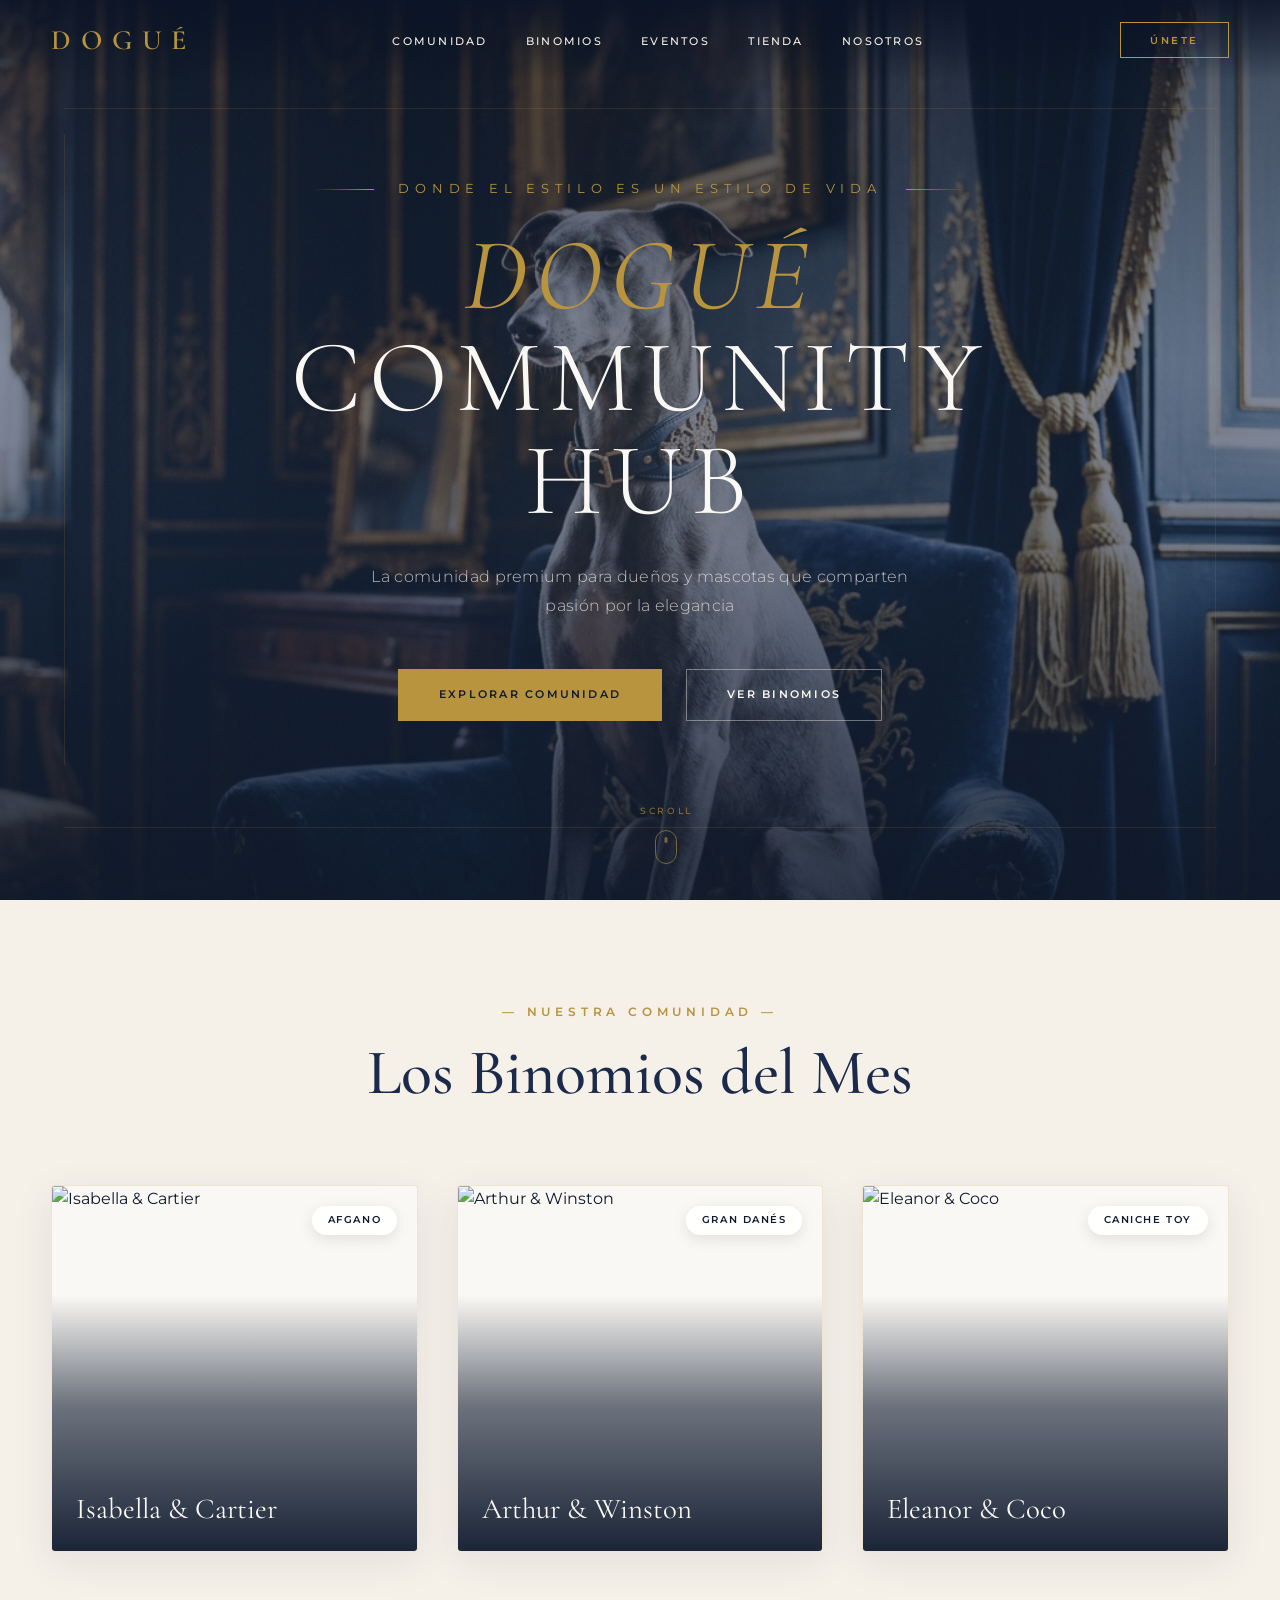
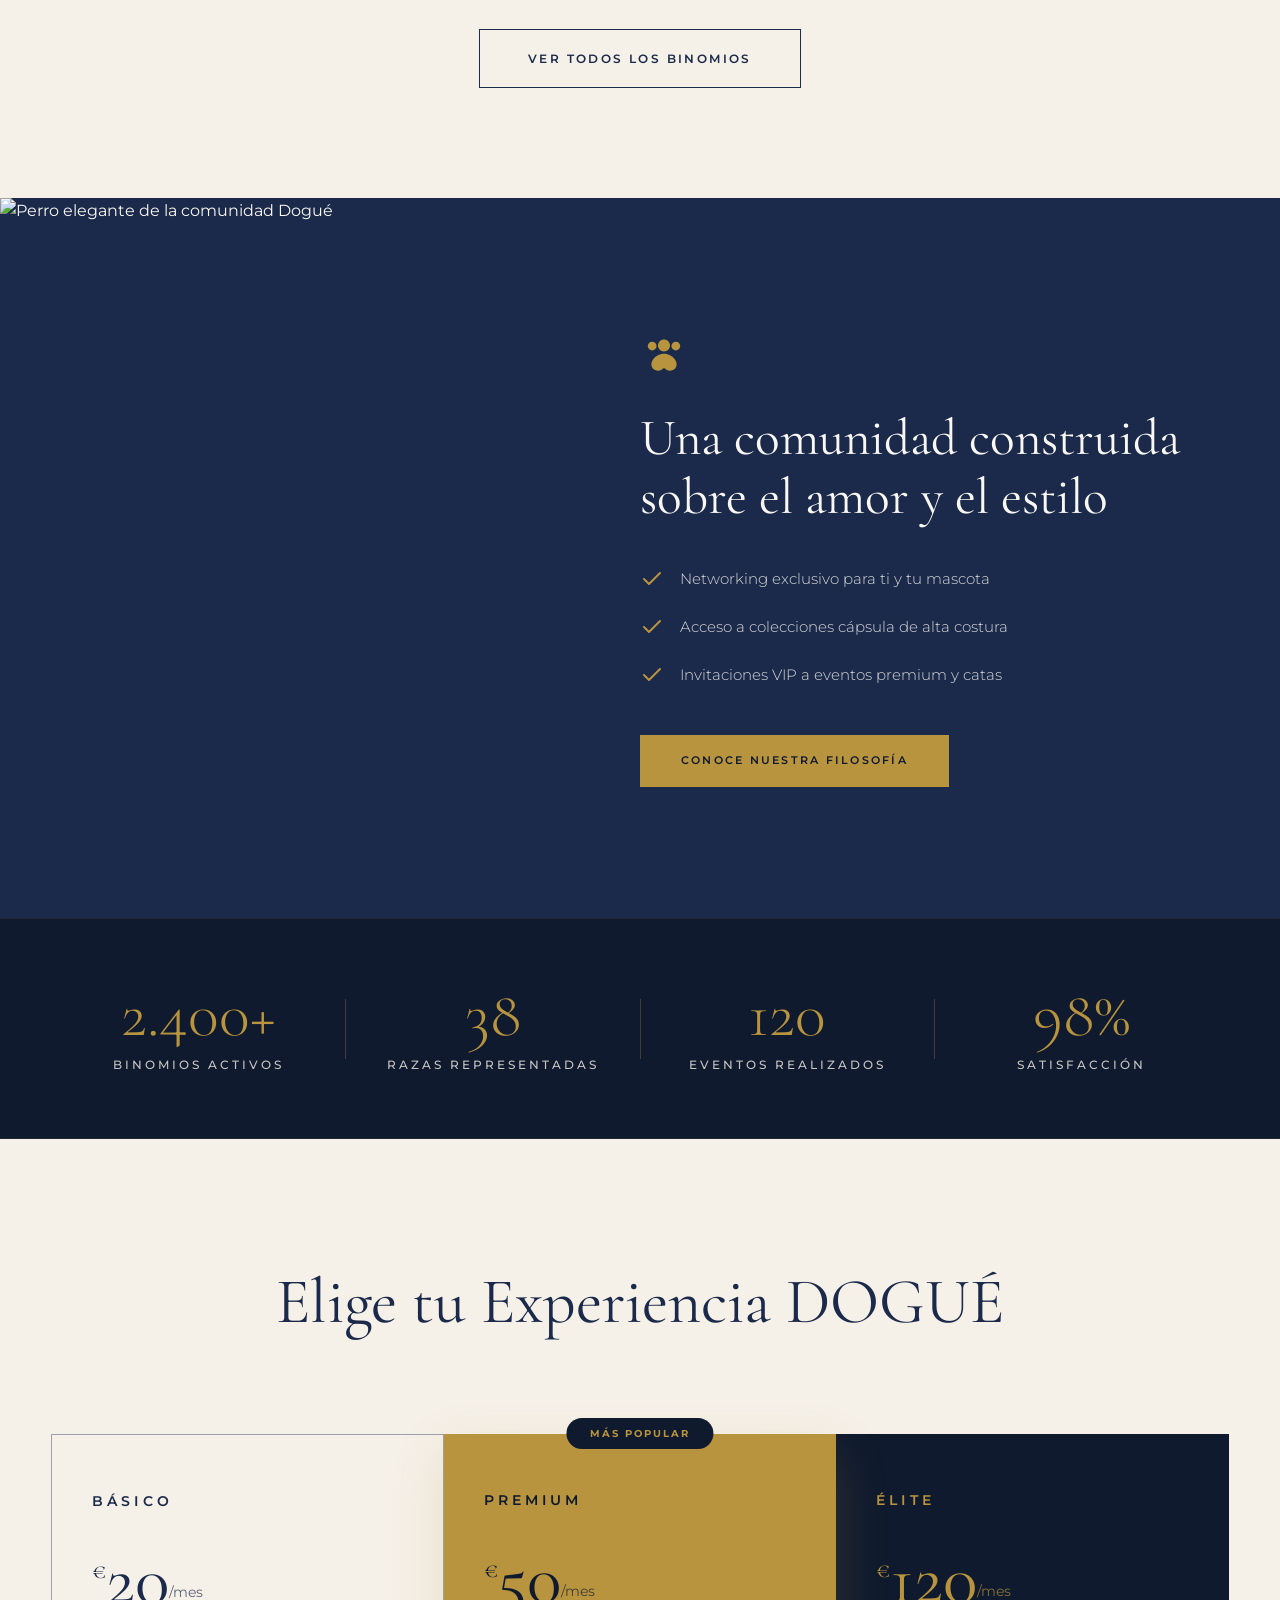
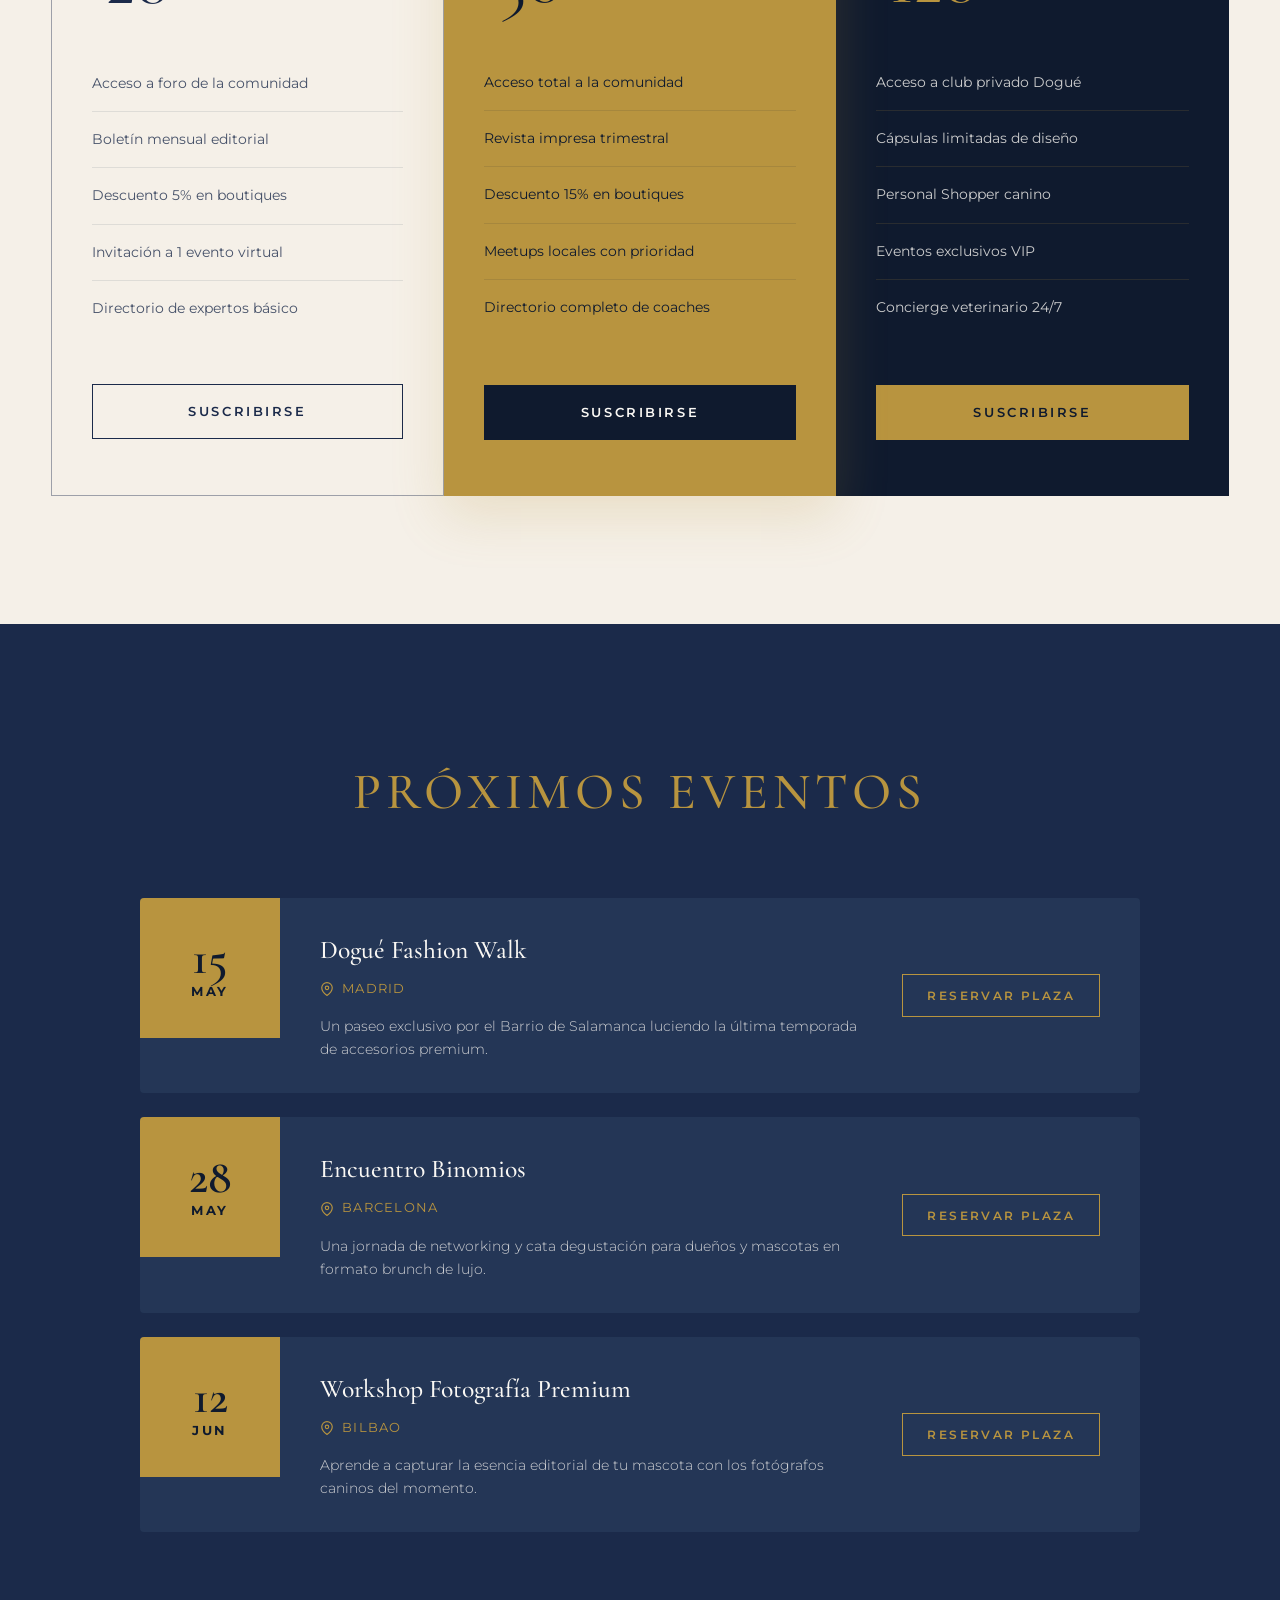
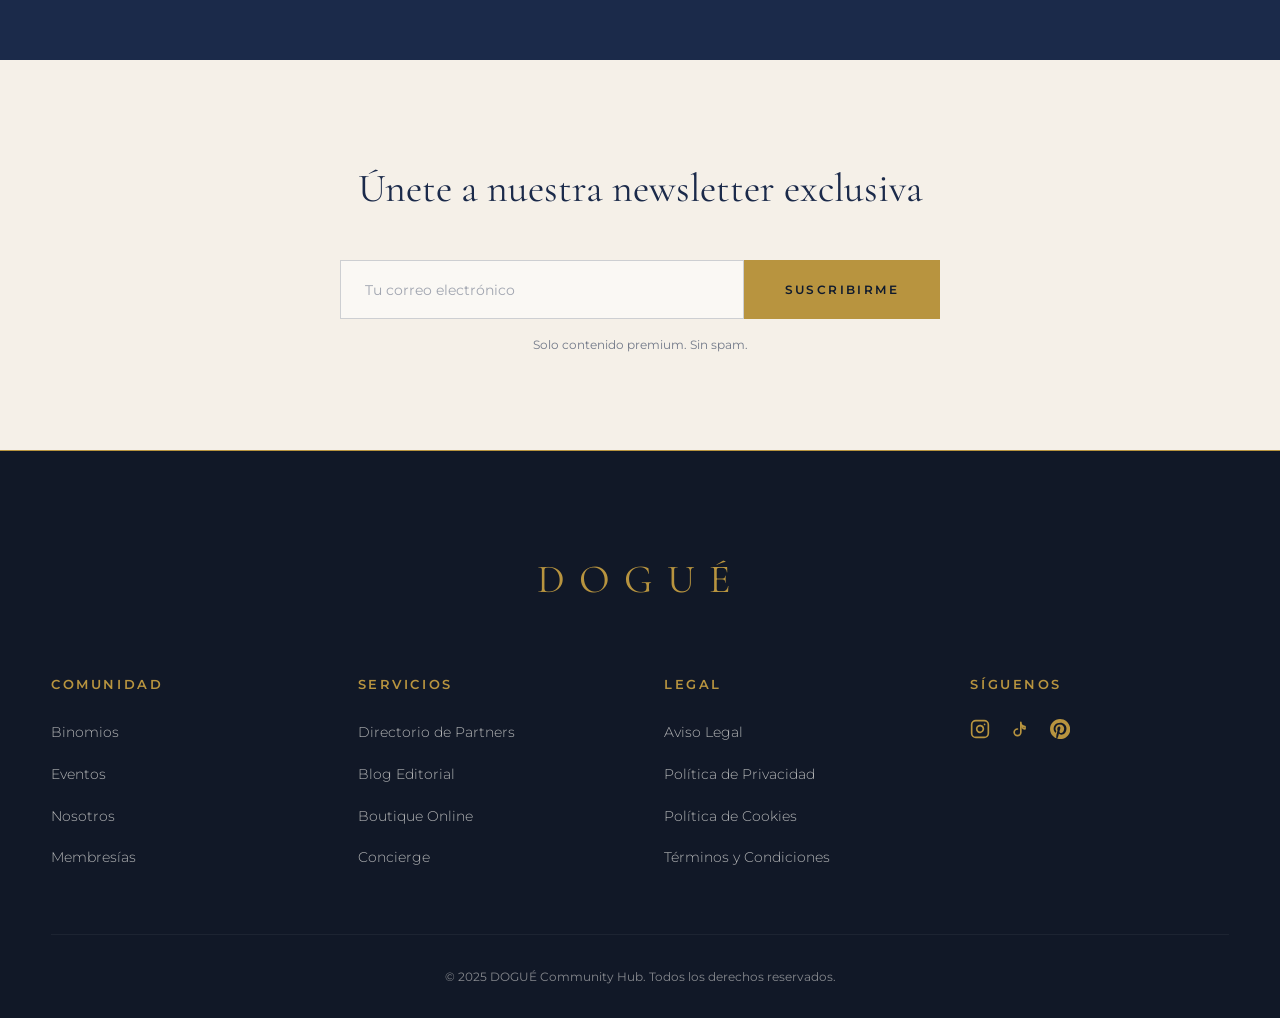
==== index.html @ 7b64ab2a "Implementación páginas y tienda del Hub Dogué" ====
<!DOCTYPE html>
<html lang="es">
<head>
  <meta charset="UTF-8">
  <meta name="viewport" content="width=device-width, initial-scale=1.0">
  <meta name="description" content="DOGUÉ Community Hub — La comunidad premium para dueños y mascotas que comparten pasión por la elegancia. Únete al movimiento luxury pet lifestyle.">
  <meta name="keywords" content="comunidad perros, mascotas premium, lifestyle canino, dog couture, elegancia canina">
  <meta name="author" content="DOGUÉ Community Hub">
  <meta property="og:title" content="DOGUÉ Community Hub — Donde el Estilo es un Estilo de Vida">
  <meta property="og:description" content="La comunidad premium para dueños y mascotas que comparten pasión por la elegancia.">
  <meta property="og:type" content="website">
  <meta name="theme-color" content="#1B2A4A">
  <title>DOGUÉ Community Hub — Donde el Estilo es un Estilo de Vida</title>
  <link rel="stylesheet" href="styles.css">
  <link rel="preconnect" href="https://fonts.googleapis.com">
  <link rel="preconnect" href="https://fonts.gstatic.com" crossorigin>
</head>
<body>

  <!-- ============================================================
       NAVBAR
       ============================================================ -->
  <nav class="navbar" id="navbar" role="navigation" aria-label="Navegación principal">
    <!-- Logo -->
    <a href="/" class="navbar__logo" id="logo" aria-label="DOGUÉ — Ir al inicio">
      <span class="navbar__logo-text">DOGUÉ</span>
    </a>

    <!-- Desktop Menu -->
    <ul class="navbar__menu" id="nav-menu">
      <li><a href="comunidad.html" class="navbar__menu-item" id="nav-comunidad">Comunidad</a></li>
      <li><a href="binomios.html" class="navbar__menu-item" id="nav-binomios">Binomios</a></li>
      <li><a href="eventos.html" class="navbar__menu-item" id="nav-eventos">Eventos</a></li>
      <li><a href="tienda.html" class="navbar__menu-item" id="nav-tienda">Tienda</a></li>
      <li><a href="nosotros.html" class="navbar__menu-item" id="nav-nosotros">Nosotros</a></li>
    </ul>

    <!-- CTA -->
    <div class="navbar__cta">
      <button class="btn-cta-nav" id="nav-cta-join">ÚNETE</button>
    </div>

    <!-- Hamburger (mobile) -->
    <button class="navbar__hamburger" id="hamburger" aria-label="Abrir menú" aria-expanded="false">
      <span></span>
      <span></span>
      <span></span>
    </button>
  </nav>

  <!-- Mobile Overlay -->
  <div class="navbar__mobile-overlay" id="mobile-nav" aria-hidden="true">
    <a href="comunidad.html" class="navbar__menu-item" data-mobile-link>Comunidad</a>
    <a href="binomios.html" class="navbar__menu-item" data-mobile-link>Binomios</a>
    <a href="eventos.html" class="navbar__menu-item" data-mobile-link>Eventos</a>
    <a href="tienda.html" class="navbar__menu-item" data-mobile-link>Tienda</a>
    <a href="nosotros.html" class="navbar__menu-item" data-mobile-link>Nosotros</a>
    <button class="btn-cta-nav" data-mobile-link>ÚNETE</button>
  </div>

  <!-- ============================================================
       HERO SECTION
       ============================================================ -->
  <section class="hero" id="hero" aria-label="Sección principal">
    <!-- Video / Poster Background -->
    <div class="hero__video-wrapper">
      <video
        class="hero__video"
        id="hero-video"
        autoplay
        muted
        loop
        playsinline
        preload="auto"
        poster="assets/hero-poster.png"
      >
        <!-- Replace with actual video file -->
        <!-- <source src="assets/hero-video.mp4" type="video/mp4"> -->
      </video>
    </div>

    <!-- Overlay Gradient -->
    <div class="hero__overlay"></div>

    <!-- Decorative Lines -->
    <div class="hero__deco-line hero__deco-line--left" aria-hidden="true"></div>
    <div class="hero__deco-line hero__deco-line--right" aria-hidden="true"></div>
    <div class="hero__deco-line hero__deco-line--top" aria-hidden="true"></div>
    <div class="hero__deco-line hero__deco-line--bottom" aria-hidden="true"></div>

    <!-- Hero Content -->
    <div class="hero__content">
      <p class="hero__subtitle">Donde el estilo es un estilo de vida</p>

      <h1 class="hero__headline">
        <span class="hero__headline-word--accent">Dogué</span>
        <span>Community Hub</span>
      </h1>

      <p class="hero__description">
        La comunidad premium para dueños y mascotas que comparten 
        pasión por la elegancia
      </p>

      <div class="hero__buttons">
        <a href="#comunidad" class="btn-hero btn-hero--primary" id="hero-cta-explore">
          Explorar Comunidad
        </a>
        <a href="#binomios" class="btn-hero btn-hero--secondary" id="hero-cta-binomios">
          Ver Binomios
        </a>
      </div>
    </div>

    <!-- Scroll Indicator -->
    <div class="hero__scroll-indicator" aria-hidden="true">
      <span>Scroll</span>
      <div class="hero__scroll-mouse">
        <div class="hero__scroll-dot"></div>
      </div>
    </div>
  </section>

  <!-- ============================================================
       BINOMIOS DESTACADOS
       ============================================================ -->
  <section class="binomios-destacados" id="binomios" aria-label="Binomios Destacados">
    <div class="binomios-destacados__container">
      <div class="binomios-destacados__header">
        <span class="binomios-destacados__subtitle fade-in-element">— NUESTRA COMUNIDAD —</span>
        <h2 class="binomios-destacados__title fade-in-element">Los Binomios del Mes</h2>
      </div>

      <div class="binomios-grid">
        <!-- Card 1 -->
        <div class="binomios-card fade-in-element" style="--anim-delay: 0.1s;">
          <div class="binomios-card__image-wrapper">
            <img src="https://images.unsplash.com/photo-1583337130417-3346a1be7dee?auto=format&fit=crop&q=80&w=600&h=600" alt="Isabella & Cartier" class="binomios-card__image" loading="lazy">
            <div class="binomios-card__breed-chip">Afgano</div>
          </div>
          <div class="binomios-card__content">
            <h3 class="binomios-card__name">Isabella & Cartier</h3>
            <div class="binomios-card__hover-content">
              <p class="binomios-card__description">Un vínculo forjado en la elegancia. Cartier y su dueña comparten su pasión por las pasarelas caninas de alta costura.</p>
              <button class="btn-ver-perfil">Ver Perfil</button>
            </div>
          </div>
        </div>

        <!-- Card 2 -->
        <div class="binomios-card fade-in-element" style="--anim-delay: 0.25s;">
          <div class="binomios-card__image-wrapper">
            <img src="https://images.unsplash.com/photo-1597595565147-160dd8690bba?auto=format&fit=crop&q=80&w=600&h=600" alt="Arthur & Winston" class="binomios-card__image" loading="lazy">
            <div class="binomios-card__breed-chip">Gran Danés</div>
          </div>
          <div class="binomios-card__content">
            <h3 class="binomios-card__name">Arthur & Winston</h3>
            <div class="binomios-card__hover-content">
              <p class="binomios-card__description">Tradición y porte distinguido. Winston es el compañero perfecto en cada viaje por la campiña inglesa.</p>
              <button class="btn-ver-perfil">Ver Perfil</button>
            </div>
          </div>
        </div>

        <!-- Card 3 -->
        <div class="binomios-card fade-in-element" style="--anim-delay: 0.4s;">
          <div class="binomios-card__image-wrapper">
            <img src="https://images.unsplash.com/photo-1522276498395-f4f68f7f8454?auto=format&fit=crop&q=80&w=600&h=600" alt="Eleanor & Coco" class="binomios-card__image" loading="lazy">
            <div class="binomios-card__breed-chip">Caniche Toy</div>
          </div>
          <div class="binomios-card__content">
            <h3 class="binomios-card__name">Eleanor & Coco</h3>
            <div class="binomios-card__hover-content">
              <p class="binomios-card__description">La viva imagen del chic parisino. Coco redefine el concepto de lifestyle de lujo en formato petite.</p>
              <button class="btn-ver-perfil">Ver Perfil</button>
            </div>
          </div>
        </div>
      </div>

      <div class="binomios-destacados__footer fade-in-element" style="--anim-delay: 0.6s;">
        <a href="#binomios-all" class="btn-outline-navy">VER TODOS LOS BINOMIOS</a>
      </div>
    </div>
  </section>

  <!-- ============================================================
       LIFESTYLE SPLIT (SECCIÓN A)
       ============================================================ -->
  <section class="lifestyle-split" id="nosotros" aria-label="Nuestra Filosofía">
    <div class="lifestyle-split__image-wrapper fade-in-element" style="--anim-delay: 0s;">
      <img src="https://images.unsplash.com/photo-1544568100-847a948585b9?auto=format&fit=crop&q=80&w=1000&h=1200" alt="Perro elegante de la comunidad Dogué" class="lifestyle-split__image" loading="lazy">
    </div>
    <div class="lifestyle-split__content fade-in-element" style="--anim-delay: 0.2s;">
      <div class="lifestyle-split__icon-paw" aria-hidden="true">
        <svg viewBox="0 0 24 24" fill="none" xmlns="http://www.w3.org/2000/svg">
          <path d="M11.9961 11.2338C13.6558 11.2338 15.0061 9.88874 15.0061 8.23565C15.0061 6.58257 13.6558 5.23755 11.9961 5.23755C10.3364 5.23755 8.98608 6.58257 8.98608 8.23565C8.98608 9.88874 10.3364 11.2338 11.9961 11.2338Z" fill="var(--gold)"/>
          <path d="M6.08272 10.7424C7.30064 10.7424 8.28827 9.75825 8.28827 8.54471C8.28827 7.33116 7.30064 6.34705 6.08272 6.34705C4.86479 6.34705 3.87717 7.33116 3.87717 8.54471C3.87717 9.75825 4.86479 10.7424 6.08272 10.7424Z" fill="var(--gold)"/>
          <path d="M17.913 10.7424C19.1309 10.7424 20.1185 9.75825 20.1185 8.54471C20.1185 7.33116 19.1309 6.34705 17.913 6.34705C16.695 6.34705 15.7074 7.33116 15.7074 8.54471C15.7074 9.75825 16.695 10.7424 17.913 10.7424Z" fill="var(--gold)"/>
          <path d="M12.0022 12.3995C9.72144 12.3995 7.64998 13.5658 6.44474 15.4243C5.708 16.5593 5.48529 17.8284 5.92211 18.9139C6.4172 20.1479 7.74903 20.8931 9.17173 20.8931C9.69762 20.8931 10.228 20.7303 10.7136 20.3547L11.5369 19.7267C11.808 19.5199 12.1963 19.5199 12.4674 19.7267L13.2907 20.3547C13.7763 20.7303 14.3067 20.8931 14.8326 20.8931C16.2553 20.8931 17.5872 20.1479 18.0822 18.9139C18.5191 17.8284 18.2963 16.5593 17.5596 15.4243C16.3544 13.5658 14.2829 12.3995 12.0022 12.3995Z" fill="var(--gold)"/>
        </svg>
      </div>
      <h2 class="lifestyle-split__title">Una comunidad construida sobre el amor y el estilo</h2>
      
      <ul class="lifestyle-split__benefits">
        <li>
          <span class="lifestyle-split__check">
            <svg viewBox="0 0 24 24" fill="none" stroke="var(--gold)" stroke-width="2" stroke-linecap="round" stroke-linejoin="round"><polyline points="20 6 9 17 4 12"></polyline></svg>
          </span>
          <p>Networking exclusivo para ti y tu mascota</p>
        </li>
        <li>
          <span class="lifestyle-split__check">
            <svg viewBox="0 0 24 24" fill="none" stroke="var(--gold)" stroke-width="2" stroke-linecap="round" stroke-linejoin="round"><polyline points="20 6 9 17 4 12"></polyline></svg>
          </span>
          <p>Acceso a colecciones cápsula de alta costura</p>
        </li>
        <li>
          <span class="lifestyle-split__check">
            <svg viewBox="0 0 24 24" fill="none" stroke="var(--gold)" stroke-width="2" stroke-linecap="round" stroke-linejoin="round"><polyline points="20 6 9 17 4 12"></polyline></svg>
          </span>
          <p>Invitaciones VIP a eventos premium y catas</p>
        </li>
      </ul>

      <a href="#filosofia" class="btn-hero btn-hero--primary lifestyle-split__btn">
        CONOCE NUESTRA FILOSOFÍA
      </a>
    </div>
  </section>

  <!-- ============================================================
       STATS BAR (SECCIÓN B)
       ============================================================ -->
  <section class="stats-bar" aria-label="Estadísticas de la Comunidad">
    <div class="stats-bar__container">
      <div class="stats-bar__item fade-in-element" style="--anim-delay: 0.1s;">
        <span class="stats-bar__number">2.400+</span>
        <span class="stats-bar__label">Binomios activos</span>
      </div>
      <div class="stats-bar__divider"></div>
      <div class="stats-bar__item fade-in-element" style="--anim-delay: 0.2s;">
        <span class="stats-bar__number">38</span>
        <span class="stats-bar__label">Razas representadas</span>
      </div>
      <div class="stats-bar__divider"></div>
      <div class="stats-bar__item fade-in-element" style="--anim-delay: 0.3s;">
        <span class="stats-bar__number">120</span>
        <span class="stats-bar__label">Eventos realizados</span>
      </div>
      <div class="stats-bar__divider"></div>
      <div class="stats-bar__item fade-in-element" style="--anim-delay: 0.4s;">
        <span class="stats-bar__number">98%</span>
        <span class="stats-bar__label">Satisfacción</span>
      </div>
    </div>
  </section>

  <!-- ============================================================
       MEMBRESÍAS (SECCIÓN C)
       ============================================================ -->
  <section class="membresias" id="tienda" aria-label="Planes de Membresía">
    <div class="membresias__container">
      <div class="membresias__header fade-in-element">
        <h2 class="membresias__title">Elige tu Experiencia DOGUÉ</h2>
      </div>

      <div class="membresias__grid">
        <!-- PLAN BÁSICO -->
        <div class="membresia-card membresia-card--basico fade-in-element" style="--anim-delay: 0.1s;">
          <h3 class="membresia-card__name">BÁSICO</h3>
          <div class="membresia-card__price">
            <span class="membresia-card__currency">€</span>
            <span class="membresia-card__amount">20</span>
            <span class="membresia-card__period">/mes</span>
          </div>
          <ul class="membresia-card__features">
            <li>Acceso a foro de la comunidad</li>
            <li>Boletín mensual editorial</li>
            <li>Descuento 5% en boutiques</li>
            <li>Invitación a 1 evento virtual</li>
            <li>Directorio de expertos básico</li>
          </ul>
          <button class="btn-membresia btn-membresia--outline">Suscribirse</button>
        </div>

        <!-- PLAN PREMIUM -->
        <div class="membresia-card membresia-card--premium fade-in-element" style="--anim-delay: 0.25s;">
          <div class="membresia-card__badge">MÁS POPULAR</div>
          <h3 class="membresia-card__name">PREMIUM</h3>
          <div class="membresia-card__price">
            <span class="membresia-card__currency">€</span>
            <span class="membresia-card__amount">50</span>
            <span class="membresia-card__period">/mes</span>
          </div>
          <ul class="membresia-card__features">
            <li>Acceso total a la comunidad</li>
            <li>Revista impresa trimestral</li>
            <li>Descuento 15% en boutiques</li>
            <li>Meetups locales con prioridad</li>
            <li>Directorio completo de coaches</li>
          </ul>
          <button class="btn-membresia btn-membresia--navy">Suscribirse</button>
        </div>

        <!-- PLAN ÉLITE -->
        <div class="membresia-card membresia-card--elite fade-in-element" style="--anim-delay: 0.4s;">
          <h3 class="membresia-card__name">ÉLITE</h3>
          <div class="membresia-card__price">
            <span class="membresia-card__currency">€</span>
            <span class="membresia-card__amount">120</span>
            <span class="membresia-card__period">/mes</span>
          </div>
          <ul class="membresia-card__features">
            <li>Acceso a club privado Dogué</li>
            <li>Cápsulas limitadas de diseño</li>
            <li>Personal Shopper canino</li>
            <li>Eventos exclusivos VIP</li>
            <li>Concierge veterinario 24/7</li>
          </ul>
          <button class="btn-membresia btn-membresia--gold">Suscribirse</button>
        </div>
      </div>
    </div>
  </section>

  <!-- ============================================================
       EVENTOS
       ============================================================ -->
  <section class="eventos" id="eventos" aria-label="Próximos Eventos">
    <div class="eventos__container">
      <div class="eventos__header fade-in-element">
        <h2 class="eventos__title">PRÓXIMOS EVENTOS</h2>
      </div>

      <div class="eventos__lista">
        <!-- Evento 1 -->
        <article class="evento-card fade-in-element" style="--anim-delay: 0.1s;">
          <div class="evento-card__fecha">
            <span class="evento-card__dia">15</span>
            <span class="evento-card__mes">MAY</span>
          </div>
          <div class="evento-card__info">
            <h3 class="evento-card__nombre">Dogué Fashion Walk</h3>
            <span class="evento-card__lugar">
              <svg viewBox="0 0 24 24" width="14" height="14" stroke="currentColor" stroke-width="2" fill="none" stroke-linecap="round" stroke-linejoin="round"><path d="M21 10c0 7-9 13-9 13s-9-6-9-13a9 9 0 0 1 18 0z"></path><circle cx="12" cy="10" r="3"></circle></svg>
              Madrid
            </span>
            <p class="evento-card__desc">Un paseo exclusivo por el Barrio de Salamanca luciendo la última temporada de accesorios premium.</p>
          </div>
          <div class="evento-card__accion">
            <button class="btn-reservar">RESERVAR PLAZA</button>
          </div>
        </article>

        <!-- Evento 2 -->
        <article class="evento-card fade-in-element" style="--anim-delay: 0.2s;">
          <div class="evento-card__fecha">
            <span class="evento-card__dia">28</span>
            <span class="evento-card__mes">MAY</span>
          </div>
          <div class="evento-card__info">
            <h3 class="evento-card__nombre">Encuentro Binomios</h3>
            <span class="evento-card__lugar">
              <svg viewBox="0 0 24 24" width="14" height="14" stroke="currentColor" stroke-width="2" fill="none" stroke-linecap="round" stroke-linejoin="round"><path d="M21 10c0 7-9 13-9 13s-9-6-9-13a9 9 0 0 1 18 0z"></path><circle cx="12" cy="10" r="3"></circle></svg>
              Barcelona
            </span>
            <p class="evento-card__desc">Una jornada de networking y cata degustación para dueños y mascotas en formato brunch de lujo.</p>
          </div>
          <div class="evento-card__accion">
            <button class="btn-reservar">RESERVAR PLAZA</button>
          </div>
        </article>

        <!-- Evento 3 -->
        <article class="evento-card fade-in-element" style="--anim-delay: 0.3s;">
          <div class="evento-card__fecha">
            <span class="evento-card__dia">12</span>
            <span class="evento-card__mes">JUN</span>
          </div>
          <div class="evento-card__info">
            <h3 class="evento-card__nombre">Workshop Fotografía Premium</h3>
            <span class="evento-card__lugar">
              <svg viewBox="0 0 24 24" width="14" height="14" stroke="currentColor" stroke-width="2" fill="none" stroke-linecap="round" stroke-linejoin="round"><path d="M21 10c0 7-9 13-9 13s-9-6-9-13a9 9 0 0 1 18 0z"></path><circle cx="12" cy="10" r="3"></circle></svg>
              Bilbao
            </span>
            <p class="evento-card__desc">Aprende a capturar la esencia editorial de tu mascota con los fotógrafos caninos del momento.</p>
          </div>
          <div class="evento-card__accion">
            <button class="btn-reservar">RESERVAR PLAZA</button>
          </div>
        </article>
      </div>
    </div>
  </section>

  <!-- ============================================================
       NEWSLETTER
       ============================================================ -->
  <section class="newsletter" aria-label="Suscripción a Newsletter">
    <div class="newsletter__container fade-in-element">
      <h2 class="newsletter__title">Únete a nuestra newsletter exclusiva</h2>
      <form class="newsletter__form" action="#" method="POST" onsubmit="event.preventDefault();">
        <label for="email-news" class="sr-only">Correo electrónico</label>
        <input type="email" id="email-news" class="newsletter__input" placeholder="Tu correo electrónico" required>
        <button type="submit" class="btn-suscribir">SUSCRIBIRME</button>
      </form>
      <p class="newsletter__legal">Solo contenido premium. Sin spam.</p>
    </div>
  </section>

  <!-- ============================================================
       FOOTER
       ============================================================ -->
  <footer class="footer">
    <div class="footer__container">
      <div class="footer__logo-container">
        <a href="/" class="footer__logo">DOGUÉ</a>
      </div>

      <div class="footer__grid">
        <div class="footer__col">
          <h4 class="footer__col-title">COMUNIDAD</h4>
          <ul class="footer__links">
            <li><a href="#binomios">Binomios</a></li>
            <li><a href="#eventos">Eventos</a></li>
            <li><a href="#nosotros">Nosotros</a></li>
            <li><a href="#tienda">Membresías</a></li>
          </ul>
        </div>

        <div class="footer__col">
          <h4 class="footer__col-title">SERVICIOS</h4>
          <ul class="footer__links">
            <li><a href="#">Directorio de Partners</a></li>
            <li><a href="#">Blog Editorial</a></li>
            <li><a href="#">Boutique Online</a></li>
            <li><a href="#">Concierge</a></li>
          </ul>
        </div>

        <div class="footer__col">
          <h4 class="footer__col-title">LEGAL</h4>
          <ul class="footer__links">
            <li><a href="#">Aviso Legal</a></li>
            <li><a href="#">Política de Privacidad</a></li>
            <li><a href="#">Política de Cookies</a></li>
            <li><a href="#">Términos y Condiciones</a></li>
          </ul>
        </div>

        <div class="footer__col footer__col--social">
          <h4 class="footer__col-title">SÍGUENOS</h4>
          <div class="footer__socials">
            <a href="#" aria-label="Instagram">
              <svg viewBox="0 0 24 24" width="20" height="20" fill="none" stroke="currentColor" stroke-width="2" stroke-linecap="round" stroke-linejoin="round"><rect x="2" y="2" width="20" height="20" rx="5" ry="5"></rect><path d="M16 11.37A4 4 0 1 1 12.63 8 4 4 0 0 1 16 11.37z"></path><line x1="17.5" y1="6.5" x2="17.51" y2="6.5"></line></svg>
            </a>
            <a href="#" aria-label="TikTok">
              <svg viewBox="0 0 24 24" width="20" height="20" fill="none" stroke="currentColor" stroke-width="2" stroke-linecap="round" stroke-linejoin="round"><path d="M9 12a4 4 0 1 0 4 4V4a5 5 0 0 0 5 5v3a3 3 0 0 1-3-3"></path></svg>
            </a>
            <a href="#" aria-label="Pinterest">
              <svg viewBox="0 0 24 24" width="20" height="20" fill="currentColor" stroke="none"><path d="M12.017 0C5.396 0 .029 5.367.029 11.987c0 5.079 3.158 9.417 7.618 11.162-.105-.949-.199-2.403.041-3.439.219-.937 1.406-5.957 1.406-5.957s-.359-.72-.359-1.781c0-1.663.967-2.911 2.168-2.911 1.024 0 1.518.769 1.518 1.688 0 1.029-.653 2.567-.992 3.992-.285 1.193.6 2.165 1.775 2.165 2.128 0 3.768-2.245 3.768-5.487 0-2.861-2.063-4.869-5.008-4.869-3.41 0-5.409 2.562-5.409 5.199 0 1.033.394 2.143.889 2.741.099.12.112.225.085.345-.09.375-.293 1.199-.334 1.363-.053.225-.172.271-.401.165-1.495-.69-2.433-2.878-2.433-4.646 0-3.776 2.748-7.252 7.951-7.252 4.182 0 7.439 2.981 7.439 6.959 0 4.156-2.618 7.502-6.25 7.502-1.22 0-2.368-.634-2.763-1.385l-.752 2.871c-.272 1.039-1.009 2.34-1.503 3.132 1.211.373 2.508.575 3.847.575 6.621 0 11.987-5.366 11.987-11.985C24.004 5.367 18.638 0 12.017 0z"/></svg>
            </a>
          </div>
        </div>
      </div>

      <div class="footer__copyright">
        &copy; 2025 DOGUÉ Community Hub. Todos los derechos reservados.
      </div>
    </div>
  </footer>

  <!-- Script -->
  <script src="script.js"></script>
</body>
</html>
---- styles.css ----
/* ============================================================
   DOGUÉ COMMUNITY HUB — Design System & Hero Styles
   Luxury Editorial Aesthetic
   ============================================================ */

/* --- Google Fonts Import --- */
@import url('https://fonts.googleapis.com/css2?family=Cormorant+Garamond:ital,wght@0,300;0,400;0,500;0,600;0,700;1,300;1,400&family=Montserrat:wght@300;400;500;600;700&display=swap');

/* --- Design Tokens --- */
:root {
  --navy: #1B2A4A;
  --navy-deep: #0F1A2E;
  --navy-light: #243656;
  --gold: #B8943F;
  --gold-light: #D4B15E;
  --gold-dark: #9A7A30;
  --cream: #F5F0E8;
  --white: #FAF8F4;
  --white-pure: #FFFFFF;

  --font-display: 'Cormorant Garamond', 'Georgia', serif;
  --font-body: 'Montserrat', 'Helvetica Neue', sans-serif;

  --ease-luxury: cubic-bezier(0.25, 0.46, 0.45, 0.94);
  --ease-bounce: cubic-bezier(0.34, 1.56, 0.64, 1);
  --ease-smooth: cubic-bezier(0.4, 0, 0.2, 1);

  --transition-fast: 0.25s;
  --transition-med: 0.4s;
  --transition-slow: 0.7s;

  --z-navbar: 1000;
  --z-hero-content: 10;
  --z-hero-overlay: 5;
  --z-hero-video: 1;
}

/* --- Reset & Base --- */
*,
*::before,
*::after {
  margin: 0;
  padding: 0;
  box-sizing: border-box;
}

html {
  font-size: 16px;
  scroll-behavior: smooth;
  -webkit-font-smoothing: antialiased;
  -moz-osx-font-smoothing: grayscale;
}

body {
  font-family: var(--font-body);
  background-color: var(--navy-deep);
  color: var(--white);
  line-height: 1.6;
  overflow-x: hidden;
}

a {
  text-decoration: none;
  color: inherit;
}

ul, ol {
  list-style: none;
}

button {
  cursor: pointer;
  border: none;
  background: none;
  font-family: inherit;
}

/* ============================================================
   NAVBAR
   ============================================================ */
.navbar {
  position: fixed;
  top: 0;
  left: 0;
  width: 100%;
  z-index: var(--z-navbar);
  padding: 0 clamp(1.5rem, 4vw, 4rem);
  height: 80px;
  display: flex;
  align-items: center;
  justify-content: space-between;
  transition: background var(--transition-med) var(--ease-smooth),
              box-shadow var(--transition-med) var(--ease-smooth),
              height var(--transition-med) var(--ease-smooth);
}

.navbar::before {
  content: '';
  position: absolute;
  inset: 0;
  background: linear-gradient(
    180deg,
    rgba(11, 20, 38, 0.85) 0%,
    rgba(11, 20, 38, 0.4) 60%,
    transparent 100%
  );
  pointer-events: none;
  transition: opacity var(--transition-med) var(--ease-smooth);
}

.navbar.scrolled {
  height: 68px;
  background: rgba(15, 26, 46, 0.97);
  backdrop-filter: blur(20px) saturate(180%);
  -webkit-backdrop-filter: blur(20px) saturate(180%);
  box-shadow: 0 1px 0 rgba(184, 148, 63, 0.1),
              0 4px 24px rgba(0, 0, 0, 0.3);
}

.navbar.scrolled::before {
  opacity: 0;
}

/* --- Logo --- */
.navbar__logo {
  position: relative;
  z-index: 2;
  display: flex;
  align-items: center;
  gap: 0.15rem;
}

.navbar__logo-text {
  font-family: var(--font-display);
  font-size: 1.75rem;
  font-weight: 600;
  letter-spacing: 0.35em;
  color: var(--gold);
  text-transform: uppercase;
  transition: color var(--transition-fast) var(--ease-smooth);
}

.navbar__logo-accent {
  font-family: var(--font-display);
  font-size: 2rem;
  font-weight: 300;
  color: var(--gold-light);
  margin-left: 0.1rem;
  opacity: 0.8;
}

.navbar__logo:hover .navbar__logo-text {
  color: var(--gold-light);
}

/* --- Nav Menu --- */
.navbar__menu {
  position: relative;
  z-index: 2;
  display: flex;
  align-items: center;
  gap: clamp(1.5rem, 3vw, 3rem);
}

.navbar__menu-item {
  font-family: var(--font-body);
  font-size: 0.7rem;
  font-weight: 500;
  letter-spacing: 0.2em;
  color: var(--cream);
  text-transform: uppercase;
  position: relative;
  padding: 0.5rem 0;
  transition: color var(--transition-fast) var(--ease-smooth);
}

.navbar__menu-item::after {
  content: '';
  position: absolute;
  bottom: 0;
  left: 50%;
  transform: translateX(-50%) scaleX(0);
  width: 100%;
  height: 1px;
  background: var(--gold);
  transition: transform var(--transition-med) var(--ease-luxury);
  transform-origin: center;
}

.navbar__menu-item:hover {
  color: var(--gold-light);
}

.navbar__menu-item:hover::after {
  transform: translateX(-50%) scaleX(1);
}

/* --- CTA Button --- */
.navbar__cta {
  position: relative;
  z-index: 2;
}

.btn-cta-nav {
  font-family: var(--font-body);
  font-size: 0.65rem;
  font-weight: 600;
  letter-spacing: 0.25em;
  text-transform: uppercase;
  color: var(--gold);
  padding: 0.65rem 1.8rem;
  border: 1px solid var(--gold);
  background: transparent;
  transition: all var(--transition-med) var(--ease-luxury);
  position: relative;
  overflow: hidden;
}

.btn-cta-nav::before {
  content: '';
  position: absolute;
  inset: 0;
  background: var(--gold);
  transform: scaleX(0);
  transform-origin: left;
  transition: transform var(--transition-med) var(--ease-luxury);
  z-index: -1;
}

.btn-cta-nav:hover {
  color: var(--navy-deep);
  border-color: var(--gold);
}

.btn-cta-nav:hover::before {
  transform: scaleX(1);
}

/* --- Hamburger (mobile) --- */
.navbar__hamburger {
  display: none;
  position: relative;
  z-index: 2;
  width: 28px;
  height: 20px;
  flex-direction: column;
  justify-content: space-between;
}

.navbar__hamburger span {
  display: block;
  width: 100%;
  height: 1.5px;
  background: var(--gold);
  transition: all var(--transition-med) var(--ease-luxury);
  transform-origin: center;
}

.navbar__hamburger.active span:nth-child(1) {
  transform: translateY(9.25px) rotate(45deg);
}

.navbar__hamburger.active span:nth-child(2) {
  opacity: 0;
  transform: scaleX(0);
}

.navbar__hamburger.active span:nth-child(3) {
  transform: translateY(-9.25px) rotate(-45deg);
}

/* ============================================================
   HERO SECTION
   ============================================================ */
.hero {
  position: relative;
  width: 100%;
  height: 100vh;
  min-height: 600px;
  display: flex;
  align-items: center;
  justify-content: center;
  overflow: hidden;
}

/* --- Video Background --- */
.hero__video-wrapper {
  position: absolute;
  inset: 0;
  z-index: var(--z-hero-video);
}

.hero__video,
.hero__poster {
  width: 100%;
  height: 100%;
  object-fit: cover;
  object-position: center 30%;
}

.hero__video {
  display: block;
}

/* --- Overlay --- */
.hero__overlay {
  position: absolute;
  inset: 0;
  z-index: var(--z-hero-overlay);
  background:
    linear-gradient(
      180deg,
      rgba(15, 26, 46, 0.75) 0%,
      rgba(27, 42, 74, 0.55) 40%,
      rgba(27, 42, 74, 0.60) 60%,
      rgba(15, 26, 46, 0.85) 100%
    );
}

/* Subtle grain texture overlay */
.hero__overlay::after {
  content: '';
  position: absolute;
  inset: 0;
  opacity: 0.03;
  background-image: url("data:image/svg+xml,%3Csvg viewBox='0 0 256 256' xmlns='http://www.w3.org/2000/svg'%3E%3Cfilter id='n'%3E%3CfeTurbulence type='fractalNoise' baseFrequency='0.85' numOctaves='4' stitchTiles='stitch'/%3E%3C/filter%3E%3Crect width='100%25' height='100%25' filter='url(%23n)'/%3E%3C/svg%3E");
  background-size: 128px 128px;
  pointer-events: none;
}

/* --- Decorative Lines --- */
.hero__deco-line {
  position: absolute;
  z-index: var(--z-hero-content);
  background: var(--gold);
  opacity: 0.15;
}

.hero__deco-line--left {
  left: clamp(2rem, 5vw, 6rem);
  top: 15%;
  width: 1px;
  height: 70%;
}

.hero__deco-line--right {
  right: clamp(2rem, 5vw, 6rem);
  top: 15%;
  width: 1px;
  height: 70%;
}

.hero__deco-line--top {
  top: clamp(6rem, 12vh, 10rem);
  left: clamp(2rem, 5vw, 6rem);
  right: clamp(2rem, 5vw, 6rem);
  height: 1px;
  width: auto;
}

.hero__deco-line--bottom {
  bottom: clamp(4rem, 8vh, 8rem);
  left: clamp(2rem, 5vw, 6rem);
  right: clamp(2rem, 5vw, 6rem);
  height: 1px;
  width: auto;
}

/* --- Hero Content --- */
.hero__content {
  position: relative;
  z-index: var(--z-hero-content);
  text-align: center;
  max-width: 860px;
  padding: 2rem clamp(1.5rem, 5vw, 4rem);
  display: flex;
  flex-direction: column;
  align-items: center;
  gap: 0;
}

/* Subtle glow behind content */
.hero__content::before {
  content: '';
  position: absolute;
  width: 500px;
  height: 500px;
  background: radial-gradient(
    ellipse at center,
    rgba(184, 148, 63, 0.06) 0%,
    transparent 70%
  );
  border-radius: 50%;
  pointer-events: none;
  top: 50%;
  left: 50%;
  transform: translate(-50%, -50%);
}

/* --- Subtitle --- */
.hero__subtitle {
  font-family: var(--font-body);
  font-size: clamp(0.6rem, 1.2vw, 0.8rem);
  font-weight: 400;
  letter-spacing: 0.45em;
  text-transform: uppercase;
  color: var(--gold);
  margin-bottom: 1.5rem;
  position: relative;
  display: flex;
  align-items: center;
  gap: 1.5rem;
  opacity: 0;
  transform: translateY(20px);
  animation: heroFadeUp 1s var(--ease-luxury) 0.3s forwards;
}

.hero__subtitle::before,
.hero__subtitle::after {
  content: '';
  width: clamp(30px, 5vw, 60px);
  height: 1px;
  background: linear-gradient(90deg, transparent, var(--gold));
  flex-shrink: 0;
}

.hero__subtitle::after {
  background: linear-gradient(90deg, var(--gold), transparent);
}

/* --- Headline --- */
.hero__headline {
  font-family: var(--font-display);
  font-size: clamp(3rem, 8vw, 6.5rem);
  font-weight: 300;
  line-height: 1;
  letter-spacing: 0.08em;
  text-transform: uppercase;
  color: var(--white);
  margin-bottom: 2rem;
  position: relative;
  opacity: 0;
  transform: translateY(30px);
  animation: heroFadeUp 1.2s var(--ease-luxury) 0.6s forwards;
}

.hero__headline span {
  display: block;
}

.hero__headline-word--accent {
  color: var(--gold);
  font-weight: 400;
  font-style: italic;
}

/* --- Description --- */
.hero__description {
  font-family: var(--font-body);
  font-size: clamp(0.85rem, 1.3vw, 1rem);
  font-weight: 300;
  line-height: 1.8;
  color: rgba(245, 240, 232, 0.75);
  max-width: 540px;
  margin-bottom: 3rem;
  letter-spacing: 0.02em;
  opacity: 0;
  transform: translateY(20px);
  animation: heroFadeUp 1s var(--ease-luxury) 0.9s forwards;
}

/* --- Buttons --- */
.hero__buttons {
  display: flex;
  align-items: center;
  gap: 1.5rem;
  opacity: 0;
  transform: translateY(20px);
  animation: heroFadeUp 1s var(--ease-luxury) 1.2s forwards;
}

.btn-hero {
  font-family: var(--font-body);
  font-size: 0.7rem;
  font-weight: 600;
  letter-spacing: 0.2em;
  text-transform: uppercase;
  padding: 1rem 2.5rem;
  position: relative;
  overflow: hidden;
  transition: all var(--transition-med) var(--ease-luxury);
}

.btn-hero--primary {
  background: var(--gold);
  color: var(--navy-deep);
  border: 1px solid var(--gold);
}

.btn-hero--primary::before {
  content: '';
  position: absolute;
  inset: 0;
  background: linear-gradient(
    135deg,
    rgba(255, 255, 255, 0.15) 0%,
    transparent 50%,
    rgba(0, 0, 0, 0.1) 100%
  );
  opacity: 0;
  transition: opacity var(--transition-fast);
}

.btn-hero--primary:hover {
  background: var(--gold-light);
  border-color: var(--gold-light);
  box-shadow: 0 4px 30px rgba(184, 148, 63, 0.35);
  transform: translateY(-2px);
}

.btn-hero--primary:hover::before {
  opacity: 1;
}

.btn-hero--secondary {
  background: transparent;
  color: var(--white);
  border: 1px solid rgba(250, 248, 244, 0.4);
}

.btn-hero--secondary:hover {
  border-color: var(--white);
  color: var(--white);
  box-shadow: 0 4px 30px rgba(250, 248, 244, 0.1);
  transform: translateY(-2px);
}

/* ============================================================
   SCROLL INDICATOR
   ============================================================ */
.hero__scroll-indicator {
  position: absolute;
  bottom: clamp(1.5rem, 4vh, 3rem);
  left: 50%;
  transform: translateX(-50%);
  z-index: var(--z-hero-content);
  display: flex;
  flex-direction: column;
  align-items: center;
  gap: 0.75rem;
  opacity: 0;
  animation: heroFadeUp 1s var(--ease-luxury) 1.8s forwards;
}

.hero__scroll-indicator span {
  font-family: var(--font-body);
  font-size: 0.55rem;
  font-weight: 500;
  letter-spacing: 0.3em;
  text-transform: uppercase;
  color: var(--gold);
  opacity: 0.7;
}

.hero__scroll-mouse {
  width: 22px;
  height: 34px;
  border: 1.5px solid var(--gold);
  border-radius: 11px;
  position: relative;
  opacity: 0.6;
}

.hero__scroll-dot {
  position: absolute;
  top: 6px;
  left: 50%;
  transform: translateX(-50%);
  width: 3px;
  height: 6px;
  background: var(--gold);
  border-radius: 3px;
  animation: scrollDot 2s var(--ease-smooth) infinite;
}

/* ============================================================
   ANIMATIONS
   ============================================================ */
@keyframes heroFadeUp {
  from {
    opacity: 0;
    transform: translateY(20px);
  }
  to {
    opacity: 1;
    transform: translateY(0);
  }
}

@keyframes scrollDot {
  0%, 100% {
    opacity: 1;
    transform: translateX(-50%) translateY(0);
  }
  50% {
    opacity: 0.3;
    transform: translateX(-50%) translateY(12px);
  }
}

@keyframes decoLineGrow {
  from {
    transform: scaleY(0);
  }
  to {
    transform: scaleY(1);
  }
}

@keyframes decoLineGrowH {
  from {
    transform: scaleX(0);
  }
  to {
    transform: scaleX(1);
  }
}

.hero__deco-line--left,
.hero__deco-line--right {
  transform-origin: top;
  animation: decoLineGrow 1.5s var(--ease-luxury) 0.5s both;
}

.hero__deco-line--top,
.hero__deco-line--bottom {
  transform-origin: left;
  animation: decoLineGrowH 1.5s var(--ease-luxury) 0.8s both;
}

/* --- Floating shimmer on gold elements --- */
@keyframes shimmer {
  0% { background-position: -200% center; }
  100% { background-position: 200% center; }
}

/* ============================================================
   BINOMIOS DESTACADOS (Featured Pairs)
   ============================================================ */
.binomios-destacados {
  background-color: var(--cream);
  padding: clamp(4rem, 8vw, 8rem) clamp(1.5rem, 4vw, 4rem);
  color: var(--navy-deep);
  position: relative;
}

.binomios-destacados__container {
  max-width: 1200px;
  margin: 0 auto;
}

.binomios-destacados__header {
  text-align: center;
  margin-bottom: clamp(3rem, 6vw, 5rem);
}

.binomios-destacados__subtitle {
  display: block;
  font-family: var(--font-body);
  font-size: 0.75rem;
  font-weight: 600;
  letter-spacing: 0.4em;
  color: var(--gold);
  margin-bottom: 1rem;
  text-transform: uppercase;
}

.binomios-destacados__title {
  font-family: var(--font-display);
  font-size: clamp(2.5rem, 5vw, 4rem);
  font-weight: 500;
  color: var(--navy);
  line-height: 1.1;
  margin: 0;
}

.binomios-grid {
  display: grid;
  grid-template-columns: repeat(auto-fit, minmax(320px, 1fr));
  gap: clamp(1.5rem, 3vw, 2.5rem);
  margin-bottom: clamp(3rem, 6vw, 5rem);
}

/* Card Styles */
.binomios-card {
  background: var(--white);
  border: 1px solid rgba(184, 148, 63, 0.2);
  border-radius: 4px;
  overflow: hidden;
  box-shadow: 0 10px 40px rgba(27, 42, 74, 0.08);
  transition: transform var(--transition-med) var(--ease-luxury),
              box-shadow var(--transition-med) var(--ease-luxury),
              border-color var(--transition-med) var(--ease-luxury);
  position: relative;
  display: flex;
  flex-direction: column;
}

.binomios-card:hover {
  transform: translateY(-5px) scale(1.02);
  box-shadow: 0 20px 50px rgba(27, 42, 74, 0.15);
  border-color: rgba(184, 148, 63, 0.5);
}

/* Image Wrapper (Square) */
.binomios-card__image-wrapper {
  position: relative;
  width: 100%;
  aspect-ratio: 1 / 1;
  overflow: hidden;
}

.binomios-card__image {
  width: 100%;
  height: 100%;
  object-fit: cover;
  transition: transform var(--transition-slow) var(--ease-luxury);
}

.binomios-card:hover .binomios-card__image {
  transform: scale(1.05);
}

/* Overlay gradient for name legibility */
.binomios-card__image-wrapper::after {
  content: '';
  position: absolute;
  inset: 0;
  background: linear-gradient(
    to bottom,
    transparent 30%,
    rgba(15, 26, 46, 0.6) 60%,
    rgba(15, 26, 46, 0.95) 100%
  );
  pointer-events: none;
}

/* Breed Chip */
.binomios-card__breed-chip {
  position: absolute;
  top: 1.25rem;
  right: 1.25rem;
  background: rgba(255, 255, 255, 0.9);
  color: var(--navy-deep);
  font-family: var(--font-body);
  font-size: 0.65rem;
  font-weight: 600;
  letter-spacing: 0.15em;
  text-transform: uppercase;
  padding: 0.4rem 1rem;
  border-radius: 50px;
  backdrop-filter: blur(5px);
  -webkit-backdrop-filter: blur(5px);
  z-index: 2;
  box-shadow: 0 4px 15px rgba(0, 0, 0, 0.1);
}

/* Card Content Area */
.binomios-card__content {
  position: absolute;
  bottom: 0;
  left: 0;
  width: 100%;
  padding: 2rem 1.5rem;
  z-index: 2;
  display: flex;
  flex-direction: column;
  justify-content: flex-end;
  height: 100%;
}

.binomios-card__name {
  font-family: var(--font-display);
  font-size: 1.8rem;
  font-weight: 400;
  color: var(--white);
  line-height: 1.2;
  margin-bottom: 0;
  transition: transform var(--transition-med) var(--ease-luxury);
  transform: translateY(1.5rem);
}

/* Hidden Content on Hover */
.binomios-card__hover-content {
  opacity: 0;
  transform: translateY(20px);
  max-height: 0;
  transition: opacity var(--transition-med) var(--ease-luxury),
              transform var(--transition-med) var(--ease-luxury),
              max-height var(--transition-med) var(--ease-luxury);
  pointer-events: none;
  overflow: hidden;
  margin-top: 1rem;
}

.binomios-card:hover .binomios-card__name {
  transform: translateY(0);
}

.binomios-card:hover .binomios-card__hover-content {
  opacity: 1;
  transform: translateY(0);
  max-height: 200px;
  pointer-events: auto;
}

.binomios-card__description {
  font-family: var(--font-body);
  font-size: 0.85rem;
  line-height: 1.6;
  color: rgba(250, 248, 244, 0.9);
  margin-bottom: 1.5rem;
}

.btn-ver-perfil {
  font-family: var(--font-body);
  font-size: 0.65rem;
  font-weight: 600;
  letter-spacing: 0.2em;
  text-transform: uppercase;
  color: var(--gold);
  border-bottom: 1px solid var(--gold);
  padding-bottom: 0.2rem;
  display: inline-block;
  transition: color var(--transition-fast), border-color var(--transition-fast);
}

.btn-ver-perfil:hover {
  color: var(--gold-light);
  border-color: var(--gold-light);
}

/* Footer Button */
.binomios-destacados__footer {
  text-align: center;
}

.btn-outline-navy {
  display: inline-block;
  font-family: var(--font-body);
  font-size: 0.75rem;
  font-weight: 600;
  letter-spacing: 0.2em;
  text-transform: uppercase;
  color: var(--navy);
  padding: 1.2rem 3rem;
  border: 1px solid var(--navy);
  background: transparent;
  transition: all var(--transition-med) var(--ease-luxury);
  position: relative;
  overflow: hidden;
  z-index: 1;
}

.btn-outline-navy::before {
  content: '';
  position: absolute;
  inset: 0;
  background: var(--navy);
  transform: scaleY(0);
  transform-origin: bottom;
  transition: transform var(--transition-med) var(--ease-luxury);
  z-index: -1;
}

.btn-outline-navy:hover {
  color: var(--white);
  border-color: var(--navy);
  box-shadow: 0 10px 30px rgba(27, 42, 74, 0.2);
}

.btn-outline-navy:hover::before {
  transform: scaleY(1);
}

/* Fade-in Animation Classes */
.fade-in-element {
  opacity: 0;
  transform: translateY(40px);
  transition: opacity 0.8s var(--ease-luxury),
              transform 0.8s var(--ease-luxury);
  transition-delay: var(--anim-delay, 0s);
}

.fade-in-element.is-visible {
  opacity: 1;
  transform: translateY(0);
}

/* ============================================================
   LIFESTYLE SPLIT (SECCIÓN A)
   ============================================================ */
.lifestyle-split {
  display: flex;
  flex-direction: column;
  background-color: var(--navy);
  overflow: hidden;
}

@media (min-width: 1024px) {
  .lifestyle-split {
    flex-direction: row;
    min-height: 80vh;
  }
}

.lifestyle-split__image-wrapper {
  flex: 1;
  width: 100%;
  min-height: 400px;
  position: relative;
}

@media (min-width: 1024px) {
  .lifestyle-split__image-wrapper {
    min-height: auto;
  }
}

.lifestyle-split__image {
  position: absolute;
  inset: 0;
  width: 100%;
  height: 100%;
  object-fit: cover;
}

.lifestyle-split__content {
  flex: 1;
  padding: clamp(4rem, 8vw, 8rem) clamp(2rem, 5vw, 6rem);
  display: flex;
  flex-direction: column;
  justify-content: center;
  align-items: flex-start;
  color: var(--white);
}

.lifestyle-split__icon-paw {
  width: 48px;
  height: 48px;
  margin-bottom: 2rem;
}

.lifestyle-split__title {
  font-family: var(--font-display);
  font-size: clamp(2.2rem, 4vw, 3.5rem);
  font-weight: 400;
  line-height: 1.15;
  color: var(--white);
  margin-bottom: 2.5rem;
}

.lifestyle-split__benefits {
  display: flex;
  flex-direction: column;
  gap: 1.5rem;
  margin-bottom: 3rem;
}

.lifestyle-split__benefits li {
  display: flex;
  align-items: center;
  gap: 1rem;
}

.lifestyle-split__check {
  display: flex;
  align-items: center;
  justify-content: center;
  width: 24px;
  height: 24px;
  flex-shrink: 0;
}

.lifestyle-split__benefits p {
  font-family: var(--font-body);
  font-size: 0.95rem;
  font-weight: 300;
  color: rgba(250, 248, 244, 0.85);
  margin: 0;
}

.lifestyle-split__btn {
  /* Using existing btn-hero--primary base styles from index block */
  display: inline-block;
  background: var(--gold);
  color: var(--navy-deep);
  border: 1px solid var(--gold);
  font-family: var(--font-body);
  font-size: 0.7rem;
  font-weight: 600;
  letter-spacing: 0.2em;
  text-transform: uppercase;
  padding: 1rem 2.5rem;
  transition: all var(--transition-med) var(--ease-luxury);
}

.lifestyle-split__btn:hover {
  background: var(--gold-light);
  border-color: var(--gold-light);
  box-shadow: 0 4px 30px rgba(184, 148, 63, 0.35);
  transform: translateY(-2px);
}

/* ============================================================
   STATS BAR (SECCIÓN B)
   ============================================================ */
.stats-bar {
  background-color: var(--navy-deep);
  padding: 4rem 0;
  border-top: 1px solid rgba(184, 148, 63, 0.1);
  border-bottom: 1px solid rgba(184, 148, 63, 0.1);
}

.stats-bar__container {
  max-width: 1400px;
  margin: 0 auto;
  padding: 0 clamp(1.5rem, 4vw, 4rem);
  display: flex;
  flex-direction: column;
  gap: 3rem;
  align-items: center;
}

@media (min-width: 768px) {
  .stats-bar__container {
    flex-direction: row;
    justify-content: space-between;
    gap: 0;
  }
}

.stats-bar__item {
  display: flex;
  flex-direction: column;
  align-items: center;
  text-align: center;
  flex: 1;
}

.stats-bar__number {
  font-family: var(--font-display);
  font-size: clamp(3rem, 5vw, 4rem);
  font-weight: 300;
  color: var(--gold);
  line-height: 1;
  margin-bottom: 0.5rem;
}

.stats-bar__label {
  font-family: var(--font-body);
  font-size: 0.75rem;
  font-weight: 500;
  letter-spacing: 0.25em;
  text-transform: uppercase;
  color: var(--cream);
  opacity: 0.8;
}

.stats-bar__divider {
  width: 50px;
  height: 1px;
  background-color: var(--gold);
  opacity: 0.3;
}

@media (min-width: 768px) {
  .stats-bar__divider {
    width: 1px;
    height: 60px;
  }
}

/* ============================================================
   MEMBRESÍAS (SECCIÓN C)
   ============================================================ */
.membresias {
  background-color: var(--cream);
  padding: clamp(5rem, 10vw, 10rem) clamp(1.5rem, 4vw, 4rem);
  color: var(--navy-deep);
}

.membresias__container {
  max-width: 1200px;
  margin: 0 auto;
}

.membresias__header {
  text-align: center;
  margin-bottom: clamp(4rem, 8vw, 6rem);
}

.membresias__title {
  font-family: var(--font-display);
  font-size: clamp(2.5rem, 5vw, 4rem);
  font-weight: 400;
  color: var(--navy);
  line-height: 1.1;
}

.membresias__grid {
  display: grid;
  grid-template-columns: 1fr;
  gap: 2rem;
  align-items: center;
}

@media (min-width: 1024px) {
  .membresias__grid {
    grid-template-columns: repeat(3, 1fr);
    gap: 0;
  }
}

.membresia-card {
  padding: 3.5rem 2.5rem;
  display: flex;
  flex-direction: column;
  transition: transform var(--transition-med) var(--ease-luxury),
              box-shadow var(--transition-med) var(--ease-luxury);
  height: 100%;
}

.membresia-card:hover {
  transform: translateY(-10px);
}

.membresia-card__name {
  font-family: var(--font-body);
  font-size: 0.85rem;
  font-weight: 600;
  letter-spacing: 0.3em;
  text-transform: uppercase;
  margin-bottom: 2rem;
}

.membresia-card__price {
  display: flex;
  align-items: flex-start;
  margin-bottom: 2.5rem;
}

.membresia-card__currency {
  font-family: var(--font-display);
  font-size: 1.5rem;
  margin-top: 0.5rem;
}

.membresia-card__amount {
  font-family: var(--font-display);
  font-size: 4.5rem;
  font-weight: 400;
  line-height: 1;
}

.membresia-card__period {
  font-family: var(--font-body);
  font-size: 0.9rem;
  align-self: flex-end;
  margin-bottom: 0.75rem;
  opacity: 0.7;
}

.membresia-card__features {
  margin-bottom: 3rem;
  flex-grow: 1;
}

.membresia-card__features li {
  font-family: var(--font-body);
  font-size: 0.9rem;
  padding: 1rem 0;
  border-bottom: 1px solid rgba(0, 0, 0, 0.05);
}

.membresia-card__features li:last-child {
  border-bottom: none;
}

.btn-membresia {
  width: 100%;
  padding: 1.2rem;
  text-align: center;
  font-family: var(--font-body);
  font-size: 0.8rem;
  font-weight: 600;
  letter-spacing: 0.2em;
  text-transform: uppercase;
  transition: all var(--transition-med) var(--ease-luxury);
  border: 1px solid transparent;
}

/* Card Variations */
.membresia-card--basico {
  background-color: transparent;
  border: 1px solid rgba(27, 42, 74, 0.4);
}

.membresia-card--basico .membresia-card__name,
.membresia-card--basico .membresia-card__price {
  color: var(--navy);
}

.membresia-card--basico .membresia-card__features li {
  border-color: rgba(27, 42, 74, 0.1);
  color: rgba(27, 42, 74, 0.8);
}

.btn-membresia--outline {
  color: var(--navy);
  border-color: var(--navy);
  background: transparent;
}

.btn-membresia--outline:hover {
  background-color: var(--navy);
  color: var(--white);
}

.membresia-card--premium {
  background-color: var(--gold);
  color: var(--navy-deep);
  position: relative;
  box-shadow: 0 20px 50px rgba(184, 148, 63, 0.2);
  z-index: 2;
  transform: scale(1.05); /* Make it stand out in the middle */
}

@media (max-width: 1023px) {
  .membresia-card--premium {
    transform: scale(1);
    margin: 2rem 0;
  }
}

.membresia-card--premium:hover {
  transform: scale(1.05) translateY(-10px);
}

@media (max-width: 1023px) {
  .membresia-card--premium:hover {
    transform: translateY(-10px);
  }
}

.membresia-card__badge {
  position: absolute;
  top: -1rem;
  left: 50%;
  transform: translateX(-50%);
  background-color: var(--navy-deep);
  color: var(--gold);
  font-family: var(--font-body);
  font-size: 0.6rem;
  font-weight: 700;
  letter-spacing: 0.2em;
  padding: 0.5rem 1.5rem;
  border-radius: 20px;
  white-space: nowrap;
}

.membresia-card--premium .membresia-card__name,
.membresia-card--premium .membresia-card__price {
  color: var(--navy-deep);
}

.membresia-card--premium .membresia-card__features li {
  border-color: rgba(15, 26, 46, 0.1);
}

.btn-membresia--navy {
  background-color: var(--navy-deep);
  color: var(--white);
  border-color: var(--navy-deep);
}

.btn-membresia--navy:hover {
  background-color: var(--navy);
  border-color: var(--navy);
  box-shadow: 0 10px 20px rgba(15, 26, 46, 0.2);
}

.membresia-card--elite {
  background-color: var(--navy-deep);
  color: var(--white);
}

.membresia-card--elite .membresia-card__name,
.membresia-card--elite .membresia-card__price {
  color: var(--gold);
}

.membresia-card--elite .membresia-card__features li {
  border-color: rgba(184, 148, 63, 0.15);
  color: rgba(250, 248, 244, 0.8);
}

.btn-membresia--gold {
  background-color: var(--gold);
  color: var(--navy-deep);
  border-color: var(--gold);
}

.btn-membresia--gold:hover {
  background-color: var(--gold-light);
  border-color: var(--gold-light);
  box-shadow: 0 10px 20px rgba(184, 148, 63, 0.2);
}

/* ============================================================
   EVENTOS
   ============================================================ */
.eventos {
  background-color: var(--navy);
  padding: clamp(5rem, 10vw, 8rem) clamp(1.5rem, 4vw, 4rem);
  color: var(--white);
}

.eventos__container {
  max-width: 1000px;
  margin: 0 auto;
}

.eventos__header {
  text-align: center;
  margin-bottom: clamp(3rem, 6vw, 4rem);
}

.eventos__title {
  font-family: var(--font-display);
  font-size: clamp(2rem, 4vw, 3.5rem);
  font-weight: 500;
  color: var(--gold);
  letter-spacing: 0.1em;
  margin: 0;
}

.eventos__lista {
  display: flex;
  flex-direction: column;
  gap: 1.5rem;
}

.evento-card {
  display: flex;
  flex-direction: column;
  background-color: var(--navy-light);
  border-radius: 4px;
  overflow: hidden;
  transition: transform var(--transition-med) var(--ease-luxury),
              box-shadow var(--transition-med) var(--ease-luxury);
}

@media (min-width: 768px) {
  .evento-card {
    flex-direction: row;
    align-items: center;
  }
}

.evento-card:hover {
  transform: translateY(-5px);
  box-shadow: 0 15px 40px rgba(0, 0, 0, 0.2);
}

.evento-card__fecha {
  background-color: var(--gold);
  color: var(--navy-deep);
  display: flex;
  flex-direction: column;
  align-items: center;
  justify-content: center;
  padding: 1.5rem 2rem;
  flex-shrink: 0;
}

@media (min-width: 768px) {
  .evento-card__fecha {
    width: 140px;
    height: 100%;
    min-height: 140px;
    align-self: stretch; /* Make it fill height on desktop */
  }
}

.evento-card__dia {
  font-family: var(--font-display);
  font-size: 3rem;
  font-weight: 600;
  line-height: 1;
}

.evento-card__mes {
  font-family: var(--font-body);
  font-size: 0.8rem;
  font-weight: 700;
  letter-spacing: 0.2em;
  text-transform: uppercase;
}

.evento-card__info {
  padding: 1.5rem;
  flex: 1;
}

@media (min-width: 768px) {
  .evento-card__info {
    padding: 2rem 2.5rem;
  }
}

.evento-card__nombre {
  font-family: var(--font-display);
  font-size: 1.6rem;
  font-weight: 500;
  color: var(--white);
  margin-bottom: 0.5rem;
}

.evento-card__lugar {
  display: flex;
  align-items: center;
  gap: 0.5rem;
  font-family: var(--font-body);
  font-size: 0.8rem;
  color: var(--gold);
  margin-bottom: 1rem;
  text-transform: uppercase;
  letter-spacing: 0.1em;
}

.evento-card__desc {
  font-family: var(--font-body);
  font-size: 0.9rem;
  font-weight: 300;
  line-height: 1.6;
  color: rgba(250, 248, 244, 0.8);
  margin: 0;
}

.evento-card__accion {
  padding: 1.5rem;
  display: flex;
  justify-content: flex-start;
}

@media (min-width: 768px) {
  .evento-card__accion {
    padding: 2rem 2.5rem 2rem 0;
    justify-content: flex-end;
  }
}

.btn-reservar {
  font-family: var(--font-body);
  font-size: 0.75rem;
  font-weight: 600;
  letter-spacing: 0.2em;
  color: var(--gold);
  text-transform: uppercase;
  background: transparent;
  border: 1px solid var(--gold);
  padding: 0.8rem 1.5rem;
  transition: all var(--transition-fast) var(--ease-smooth);
}

.btn-reservar:hover {
  background-color: var(--gold);
  color: var(--navy-deep);
}

/* ============================================================
   NEWSLETTER
   ============================================================ */
.newsletter {
  background-color: var(--cream);
  padding: clamp(4rem, 8vw, 6rem) clamp(1.5rem, 4vw, 4rem);
  text-align: center;
  color: var(--navy-deep);
}

.newsletter__container {
  max-width: 600px;
  margin: 0 auto;
}

.newsletter__title {
  font-family: var(--font-display);
  font-size: clamp(2rem, 4vw, 2.5rem);
  font-weight: 400;
  margin-bottom: 2.5rem;
  color: var(--navy);
}

.newsletter__form {
  display: flex;
  flex-direction: column;
  gap: 1rem;
  margin-bottom: 1rem;
}

@media (min-width: 640px) {
  .newsletter__form {
    flex-direction: row;
    gap: 0;
  }
}

.newsletter__input {
  flex: 1;
  padding: 1.2rem 1.5rem;
  font-family: var(--font-body);
  font-size: 0.9rem;
  border: 1px solid rgba(27, 42, 74, 0.2);
  background-color: var(--white);
  color: var(--navy-deep);
  outline: none;
  transition: border-color var(--transition-fast);
}

.newsletter__input::placeholder {
  color: rgba(27, 42, 74, 0.4);
}

.newsletter__input:focus {
  border-color: var(--navy);
}

.btn-suscribir {
  background-color: var(--gold);
  color: var(--navy-deep);
  font-family: var(--font-body);
  font-size: 0.75rem;
  font-weight: 600;
  letter-spacing: 0.2em;
  text-transform: uppercase;
  padding: 1.2rem 2.5rem;
  border: 1px solid var(--gold);
  transition: all var(--transition-med);
}

.btn-suscribir:hover {
  background-color: var(--gold-light);
  border-color: var(--gold-light);
}

.newsletter__legal {
  font-family: var(--font-body);
  font-size: 0.75rem;
  font-weight: 400;
  color: rgba(27, 42, 74, 0.6);
}

/* ============================================================
   FOOTER
   ============================================================ */
.footer {
  background-color: #111827;
  color: var(--white);
  border-top: 1px solid var(--gold);
  padding: clamp(4rem, 8vw, 6rem) clamp(1.5rem, 4vw, 4rem) 2rem;
}

.footer__container {
  max-width: 1200px;
  margin: 0 auto;
}

.footer__logo-container {
  text-align: center;
  margin-bottom: 4rem;
}

.footer__logo {
  font-family: var(--font-display);
  font-size: 2.5rem;
  font-weight: 400;
  letter-spacing: 0.35em;
  color: var(--gold);
  text-transform: uppercase;
}

.footer__grid {
  display: grid;
  grid-template-columns: repeat(1, 1fr);
  gap: 3rem;
  margin-bottom: 4rem;
}

@media (min-width: 640px) {
  .footer__grid {
    grid-template-columns: repeat(2, 1fr);
  }
}

@media (min-width: 1024px) {
  .footer__grid {
    grid-template-columns: repeat(4, 1fr);
  }
}

.footer__col-title {
  font-family: var(--font-body);
  font-size: 0.8rem;
  font-weight: 600;
  letter-spacing: 0.2em;
  color: var(--gold);
  margin-bottom: 1.5rem;
  text-transform: uppercase;
}

.footer__links {
  display: flex;
  flex-direction: column;
  gap: 1rem;
}

.footer__links a {
  font-family: var(--font-body);
  font-size: 0.85rem;
  font-weight: 300;
  color: rgba(250, 248, 244, 0.7);
  transition: color var(--transition-fast);
}

.footer__links a:hover {
  color: var(--white);
}

.footer__socials {
  display: flex;
  gap: 1.25rem;
}

.footer__socials a {
  color: var(--gold);
  transition: transform var(--transition-fast), color var(--transition-fast);
  display: flex;
  align-items: center;
  justify-content: center;
}

.footer__socials a:hover {
  transform: translateY(-3px);
  color: var(--gold-light);
}

.footer__copyright {
  text-align: center;
  padding-top: 2rem;
  border-top: 1px solid rgba(255, 255, 255, 0.05);
  font-family: var(--font-body);
  font-size: 0.75rem;
  color: rgba(250, 248, 244, 0.5);
}

/* Update sr-only class for accessibility */
.sr-only {
  position: absolute;
  width: 1px;
  height: 1px;
  padding: 0;
  margin: -1px;
  overflow: hidden;
  clip: rect(0, 0, 0, 0);
  white-space: nowrap;
  border-width: 0;
}

/* ============================================================
   MOBILE NAV OVERLAY
   ============================================================ */
.navbar__mobile-overlay {
  display: none;
  position: fixed;
  inset: 0;
  z-index: calc(var(--z-navbar) - 1);
  background: rgba(15, 26, 46, 0.98);
  backdrop-filter: blur(30px);
  -webkit-backdrop-filter: blur(30px);
  flex-direction: column;
  align-items: center;
  justify-content: center;
  gap: 2.5rem;
  opacity: 0;
  visibility: hidden;
  transition: opacity var(--transition-med) var(--ease-smooth),
              visibility var(--transition-med) var(--ease-smooth);
}

.navbar__mobile-overlay.active {
  display: flex;
  opacity: 1;
  visibility: visible;
}

.navbar__mobile-overlay .navbar__menu-item {
  font-size: 0.85rem;
  letter-spacing: 0.3em;
  opacity: 0;
  transform: translateY(20px);
}

.navbar__mobile-overlay.active .navbar__menu-item {
  animation: heroFadeUp 0.5s var(--ease-luxury) forwards;
}

.navbar__mobile-overlay.active .navbar__menu-item:nth-child(1) { animation-delay: 0.1s; }
.navbar__mobile-overlay.active .navbar__menu-item:nth-child(2) { animation-delay: 0.15s; }
.navbar__mobile-overlay.active .navbar__menu-item:nth-child(3) { animation-delay: 0.2s; }
.navbar__mobile-overlay.active .navbar__menu-item:nth-child(4) { animation-delay: 0.25s; }
.navbar__mobile-overlay.active .navbar__menu-item:nth-child(5) { animation-delay: 0.3s; }

.navbar__mobile-overlay .btn-cta-nav {
  opacity: 0;
  transform: translateY(20px);
  animation: heroFadeUp 0.5s var(--ease-luxury) 0.4s forwards;
}

/* ============================================================
   RESPONSIVE
   ============================================================ */
@media (max-width: 1024px) {
  .navbar__menu {
    display: none;
  }

  .navbar__cta {
    display: none;
  }

  .navbar__hamburger {
    display: flex;
  }

  .navbar__mobile-overlay {
    display: flex;
  }
}

@media (max-width: 768px) {
  .hero__headline {
    font-size: clamp(2.5rem, 10vw, 4rem);
    letter-spacing: 0.05em;
  }

  .hero__subtitle {
    font-size: 0.6rem;
    letter-spacing: 0.3em;
  }

  .hero__description {
    font-size: 0.85rem;
  }

  .hero__buttons {
    flex-direction: column;
    gap: 1rem;
    width: 100%;
    max-width: 320px;
  }

  .btn-hero {
    width: 100%;
    text-align: center;
  }

  .hero__deco-line--left,
  .hero__deco-line--right {
    display: none;
  }
}

@media (max-width: 480px) {
  .navbar {
    padding: 0 1.25rem;
  }

  .navbar__logo-text {
    font-size: 1.4rem;
    letter-spacing: 0.25em;
  }

  .hero__content {
    padding: 1.5rem 1.25rem;
  }

  .hero__headline {
    font-size: 2.2rem;
    margin-bottom: 1.5rem;
  }

  .hero__subtitle::before,
  .hero__subtitle::after {
    display: none;
  }

  .btn-hero {
    padding: 0.85rem 2rem;
    font-size: 0.65rem;
  }
}

/* ============================================================
   PREFERS REDUCED MOTION
   ============================================================ */
@media (prefers-reduced-motion: reduce) {
  *,
  *::before,
  *::after {
    animation-duration: 0.01ms !important;
    animation-iteration-count: 1 !important;
    transition-duration: 0.01ms !important;
  }
}
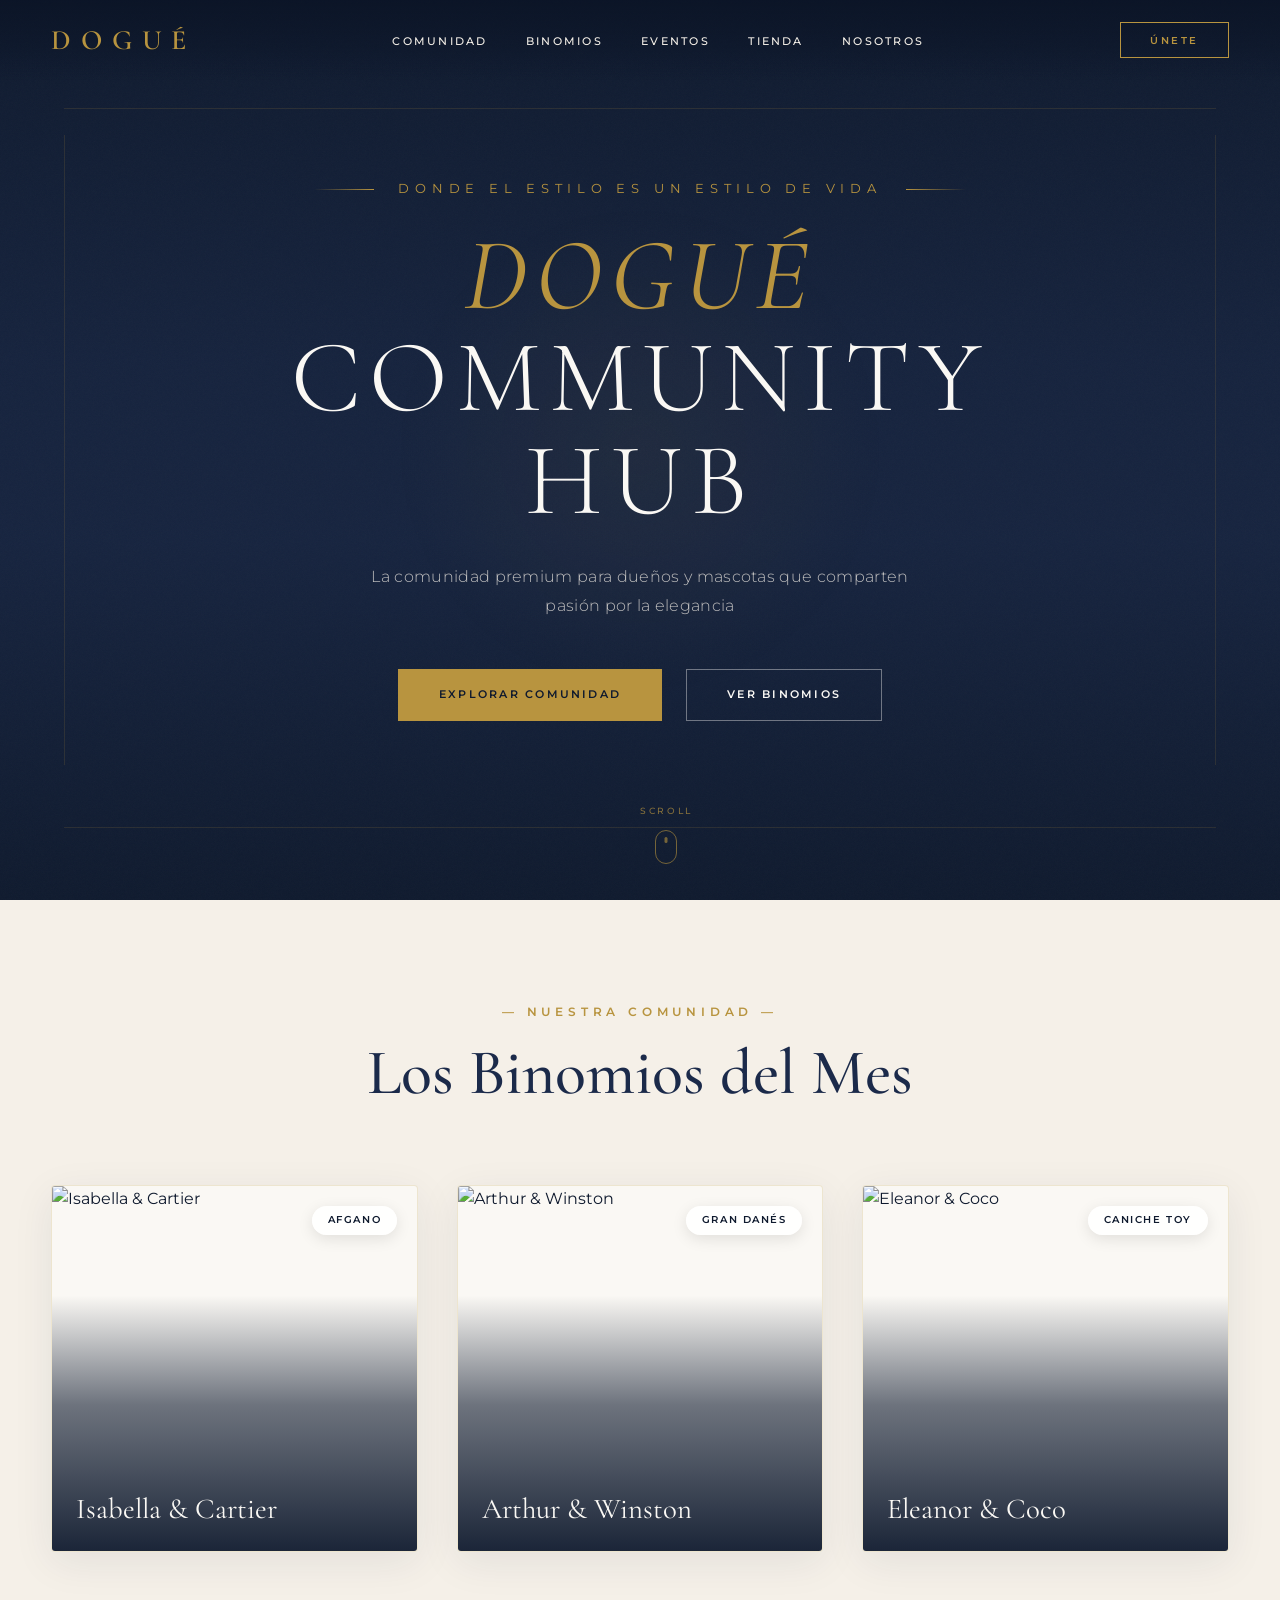
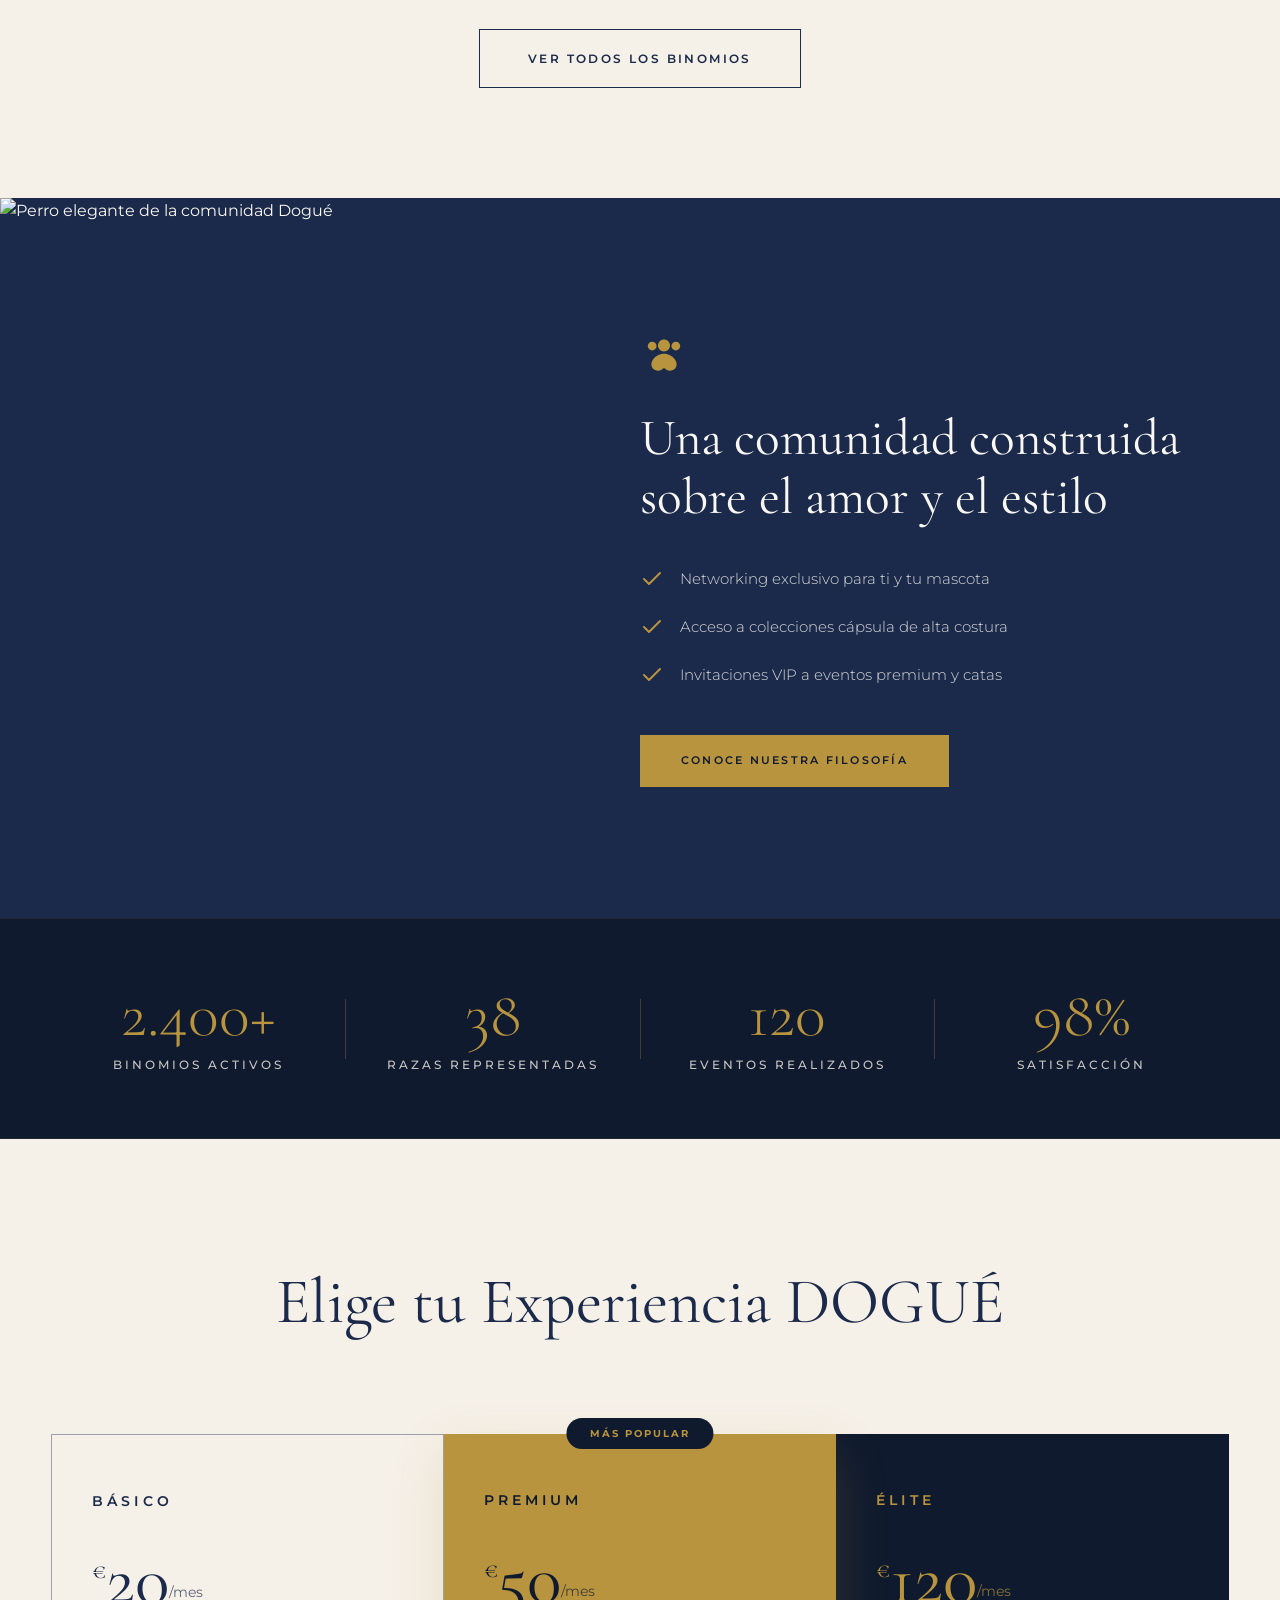
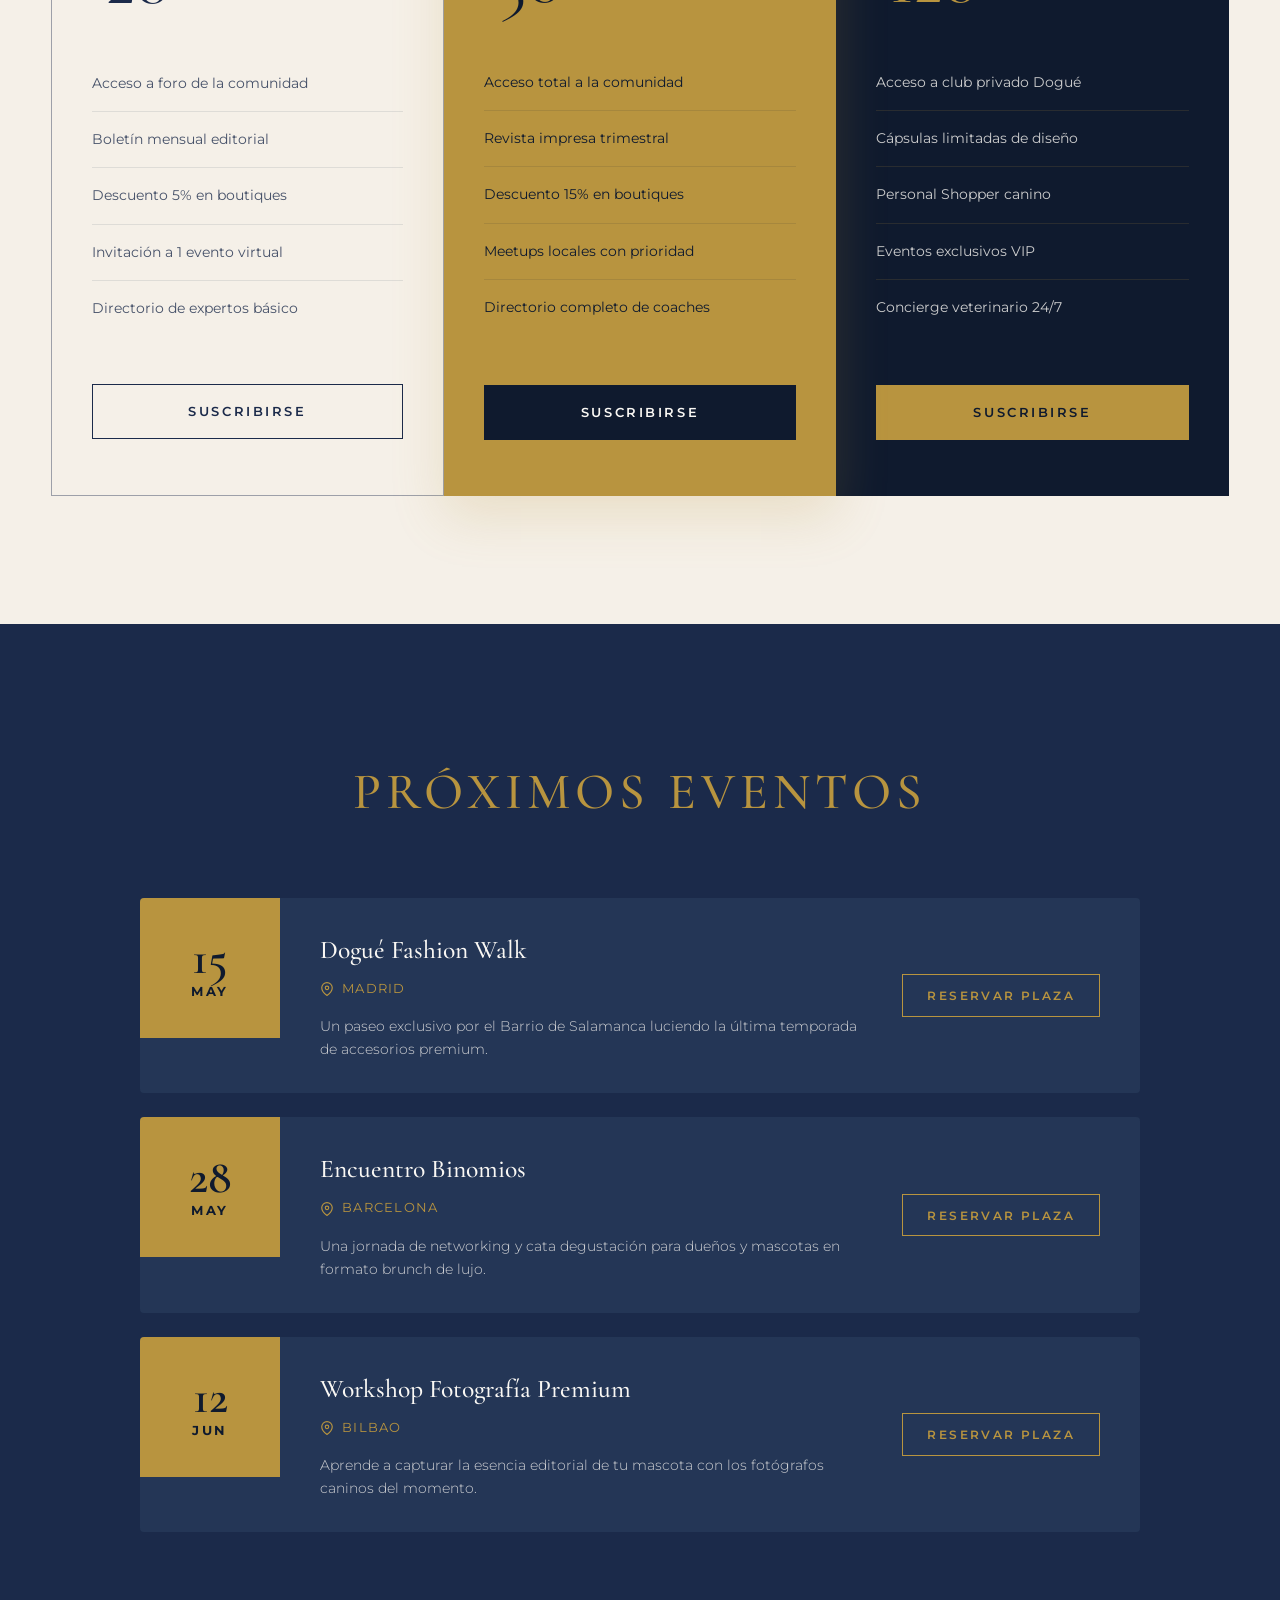
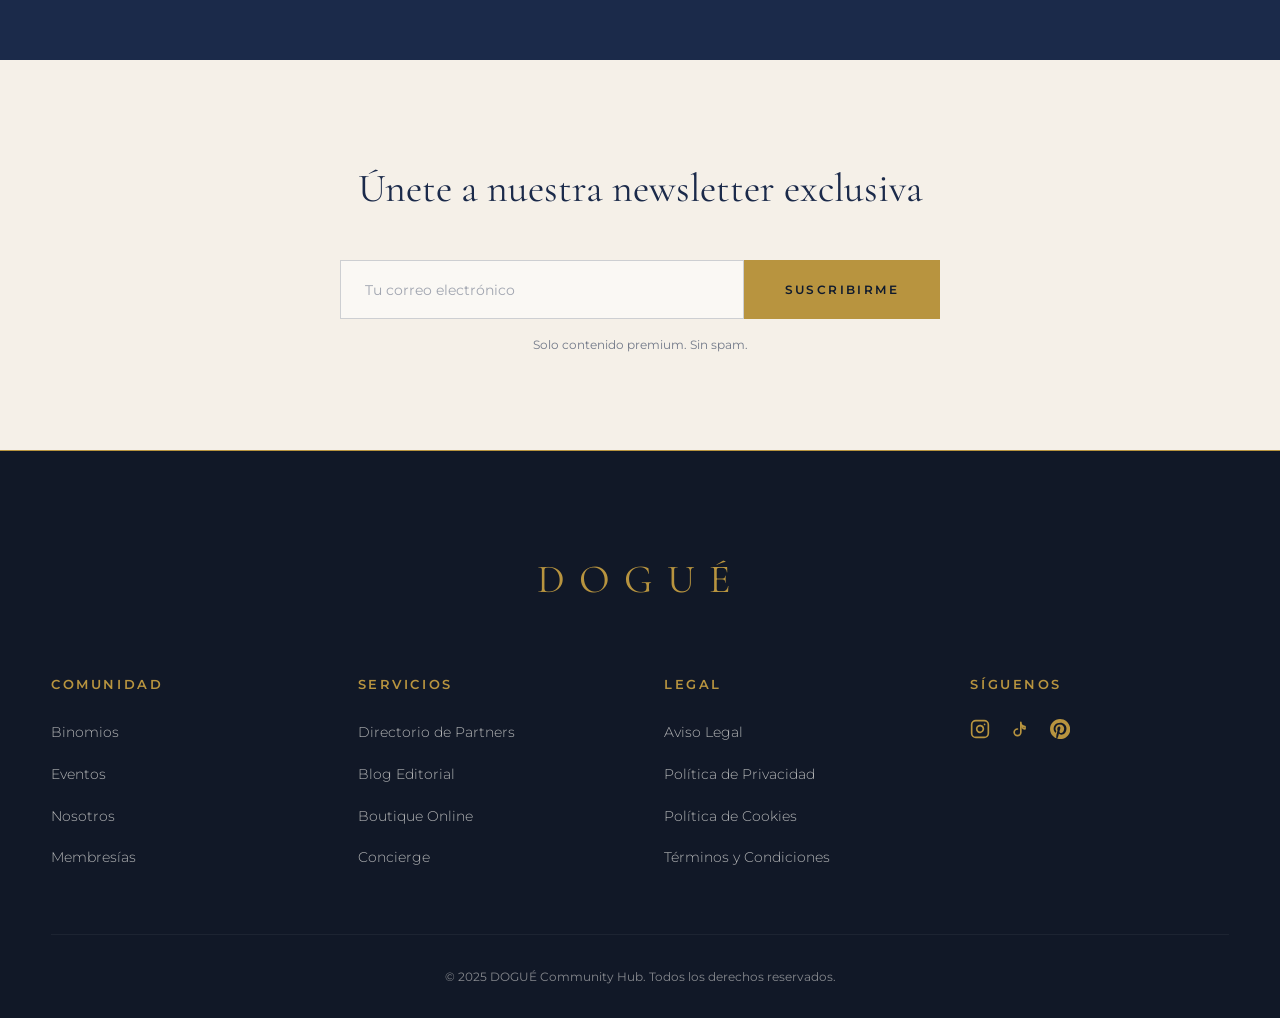
==== commit 4686cbf7: "feat: integrar video mp4 de fondo en la sección hero" ====
--- a/index.html
+++ b/index.html
@@ -72,10 +72,8 @@
         loop
         playsinline
         preload="auto"
-        poster="assets/hero-poster.png"
       >
-        <!-- Replace with actual video file -->
-        <!-- <source src="assets/hero-video.mp4" type="video/mp4"> -->
+        <source src="assets/hero-video.mp4" type="video/mp4">
       </video>
     </div>
 
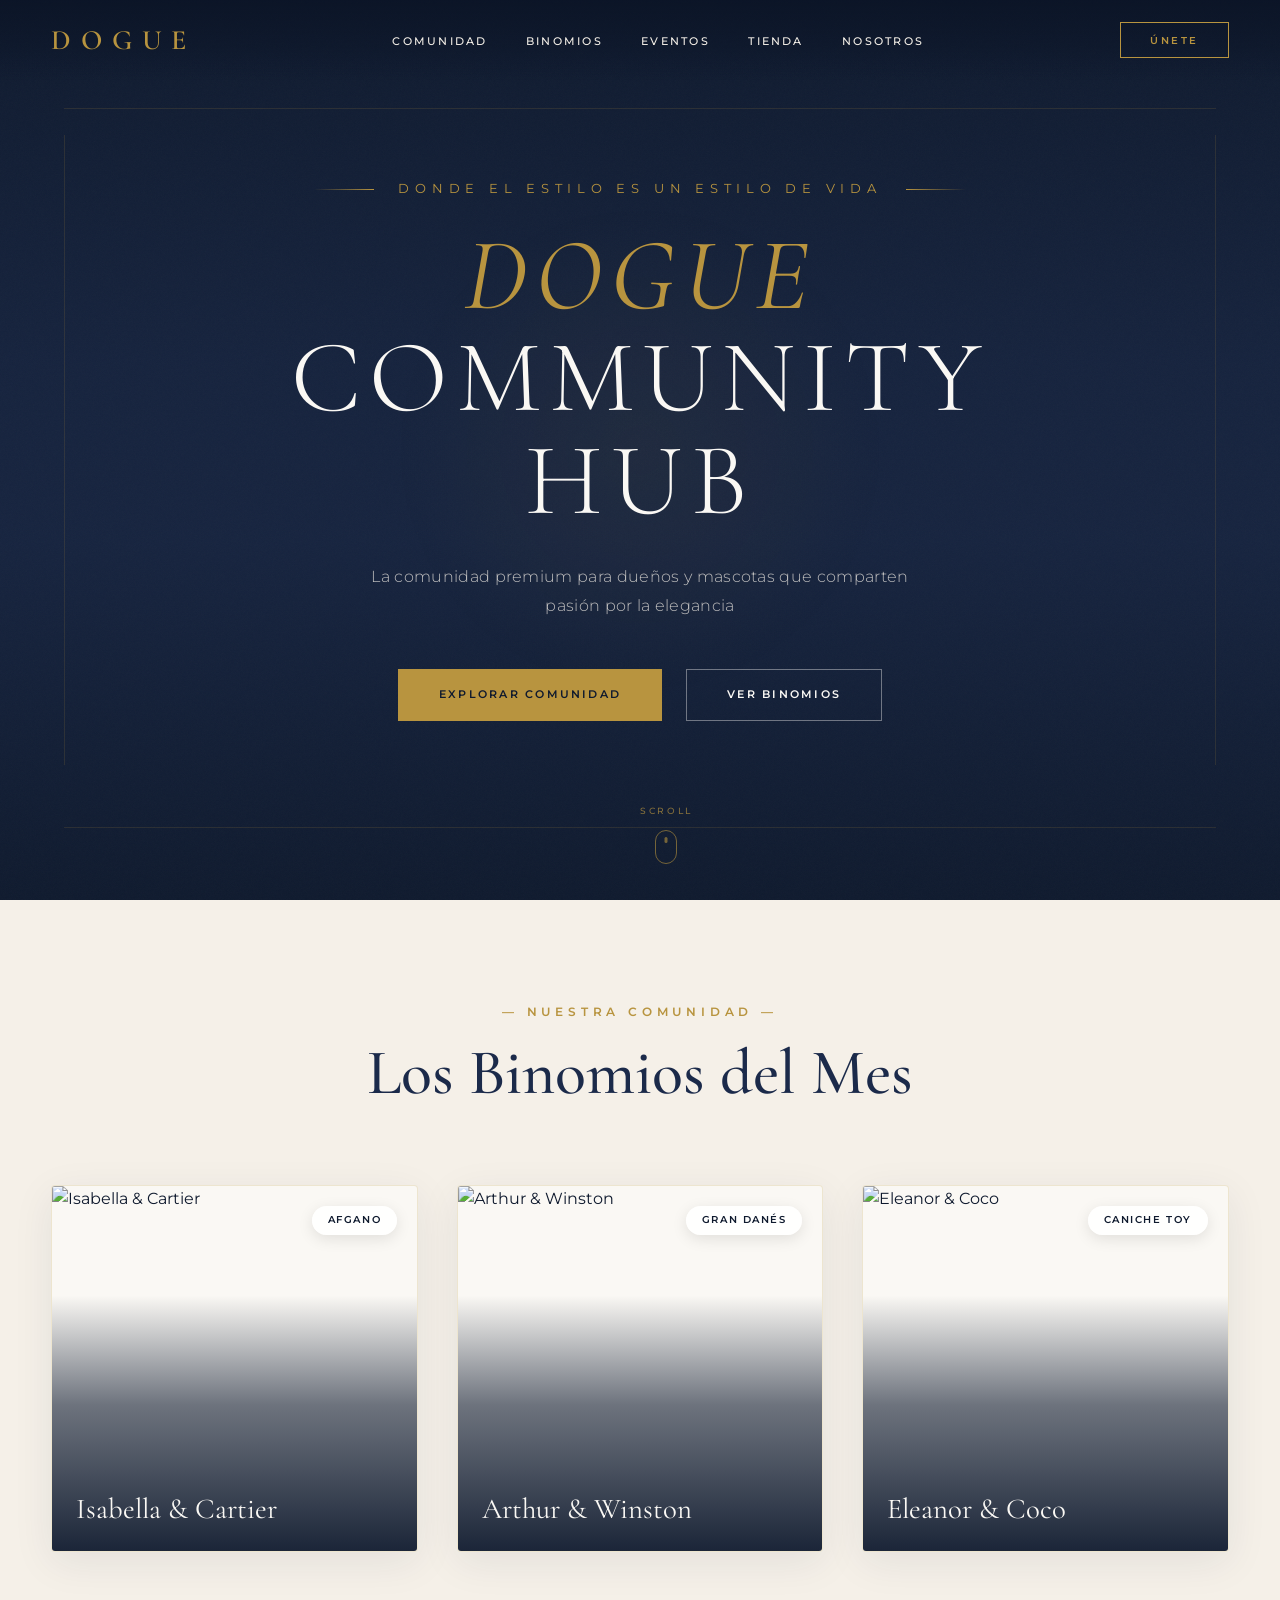
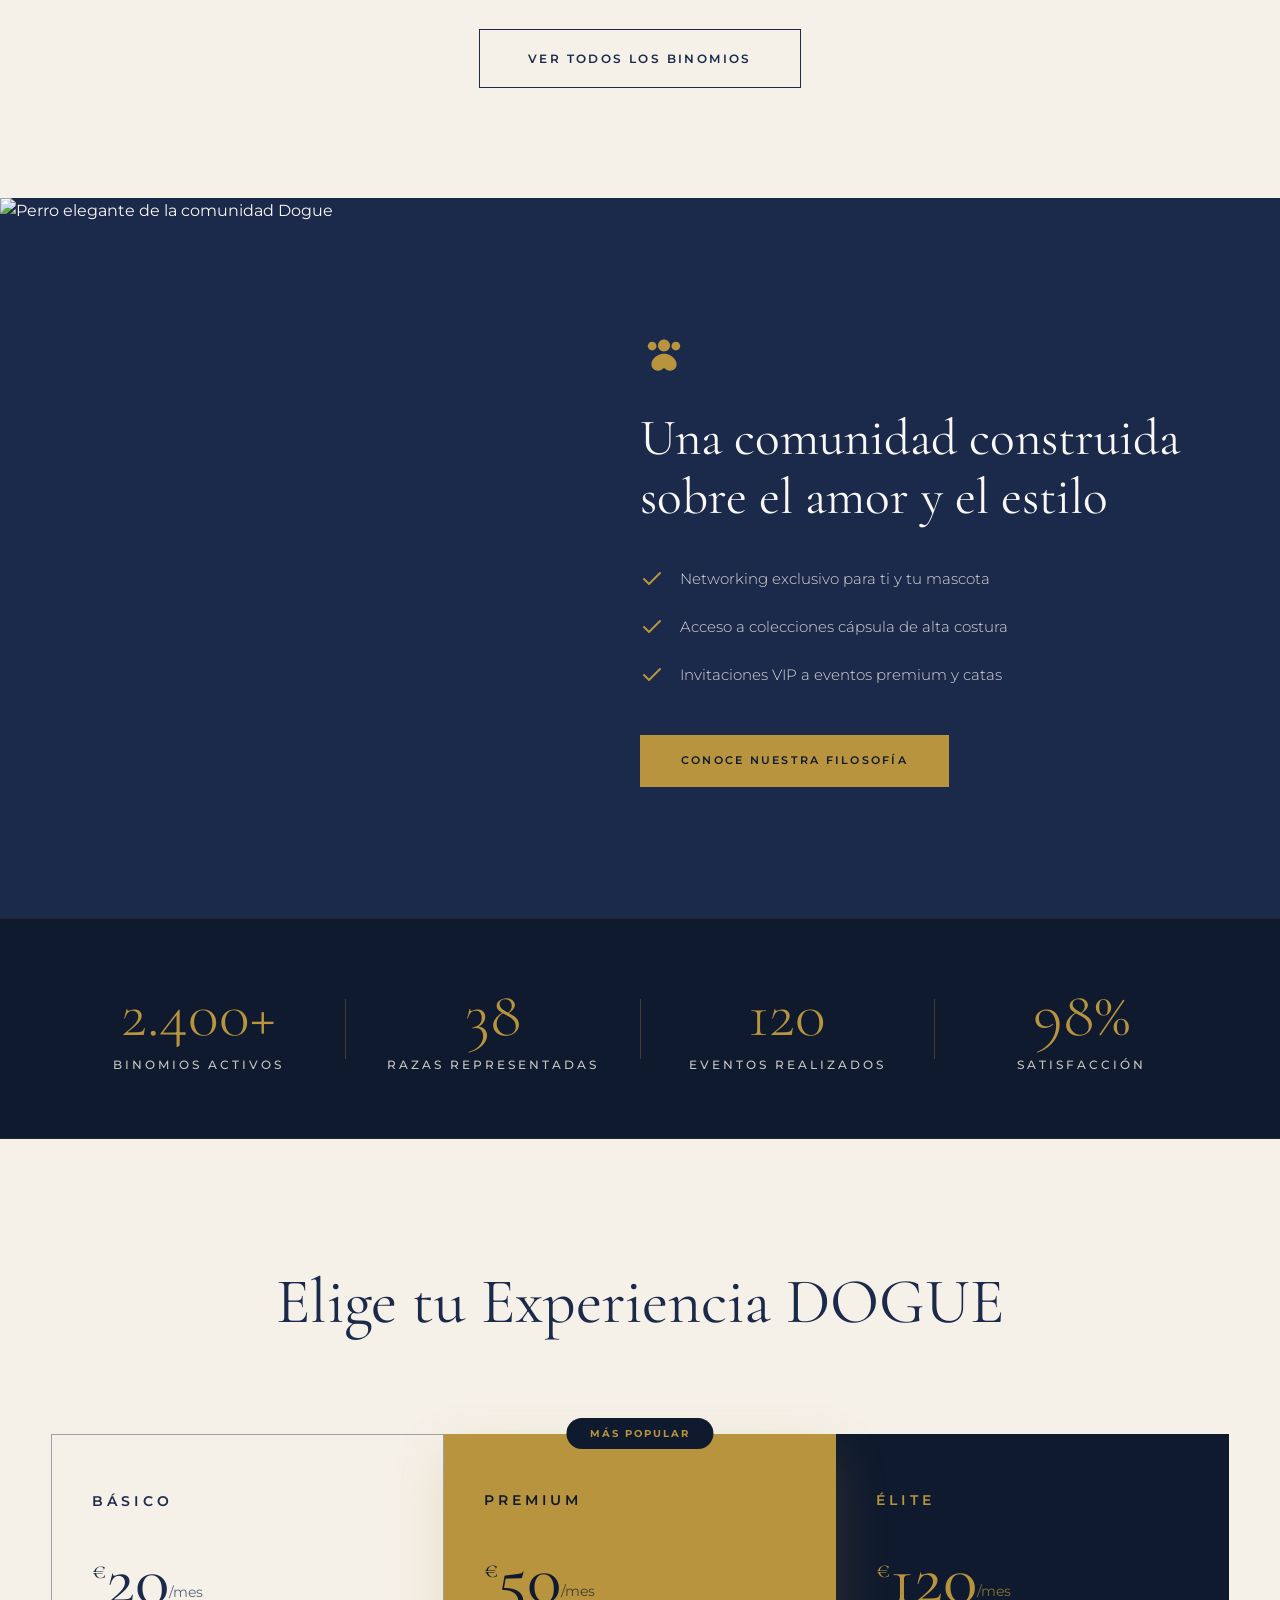
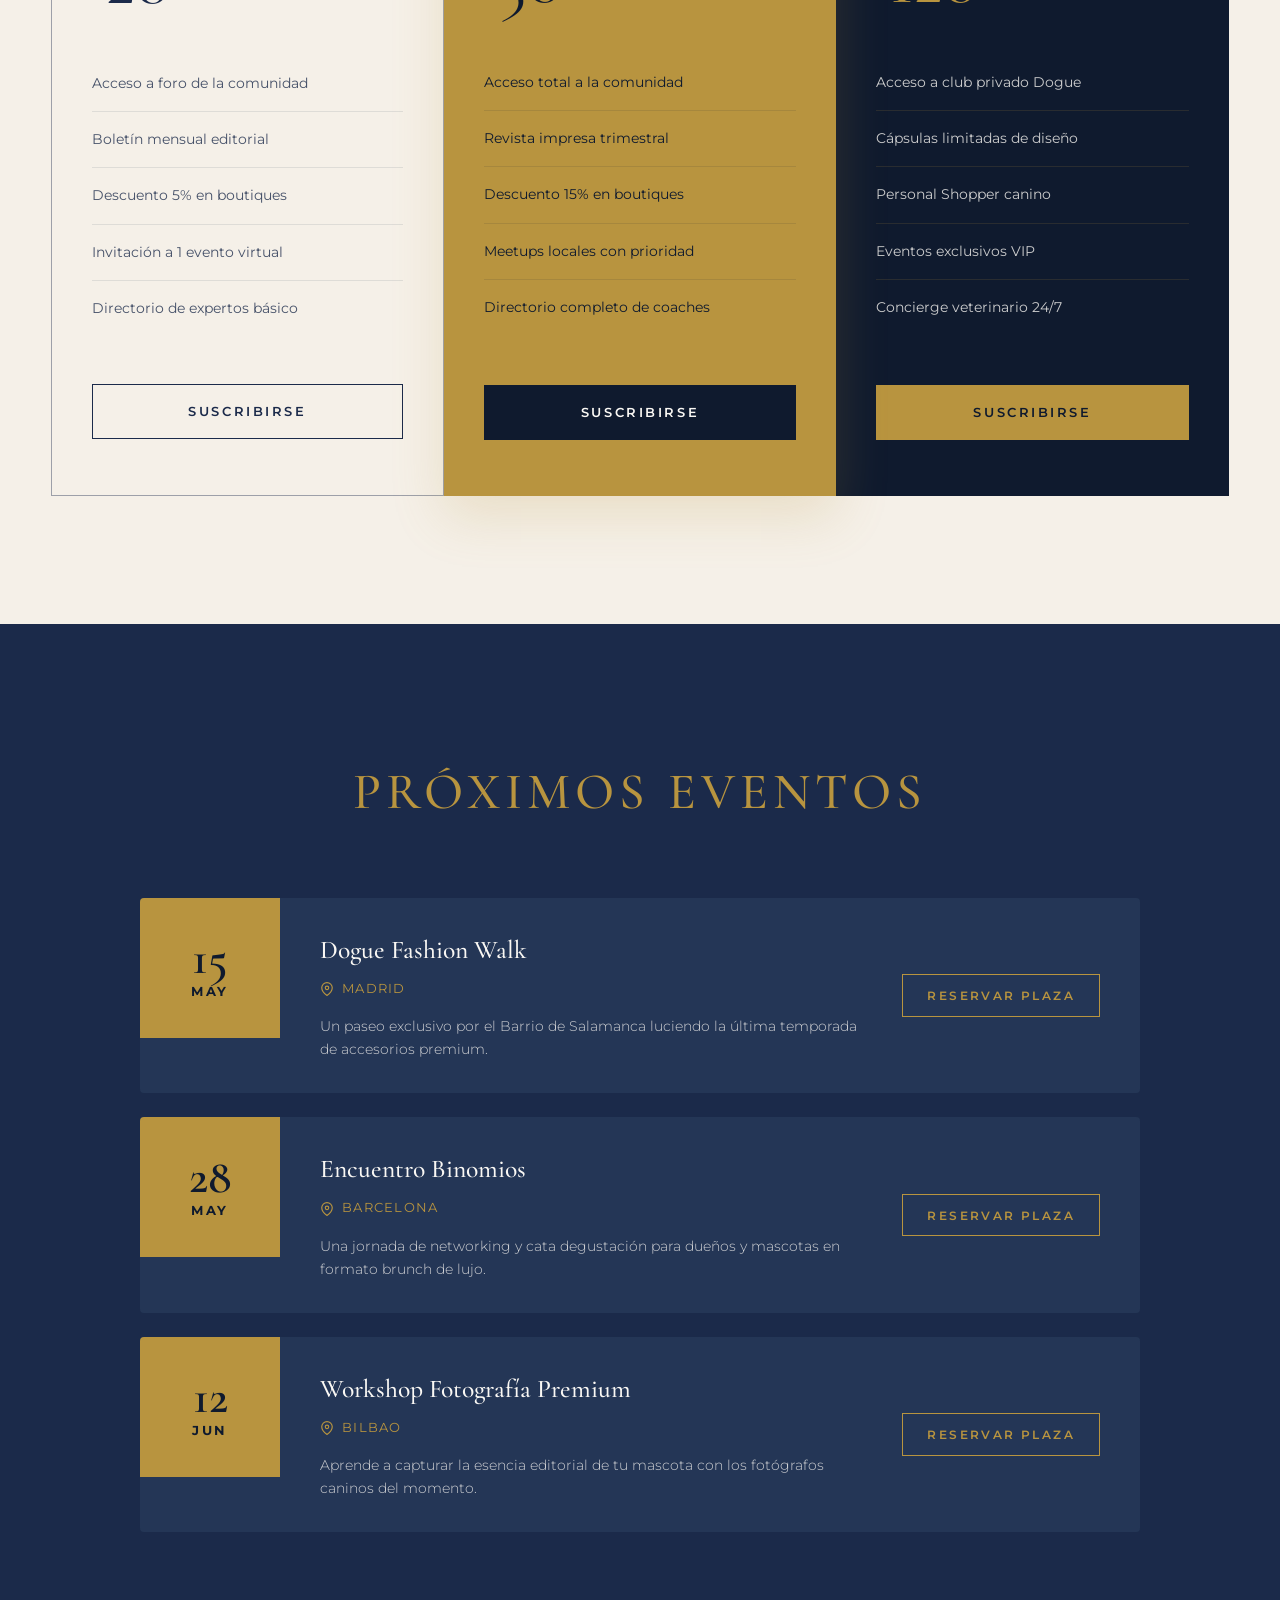
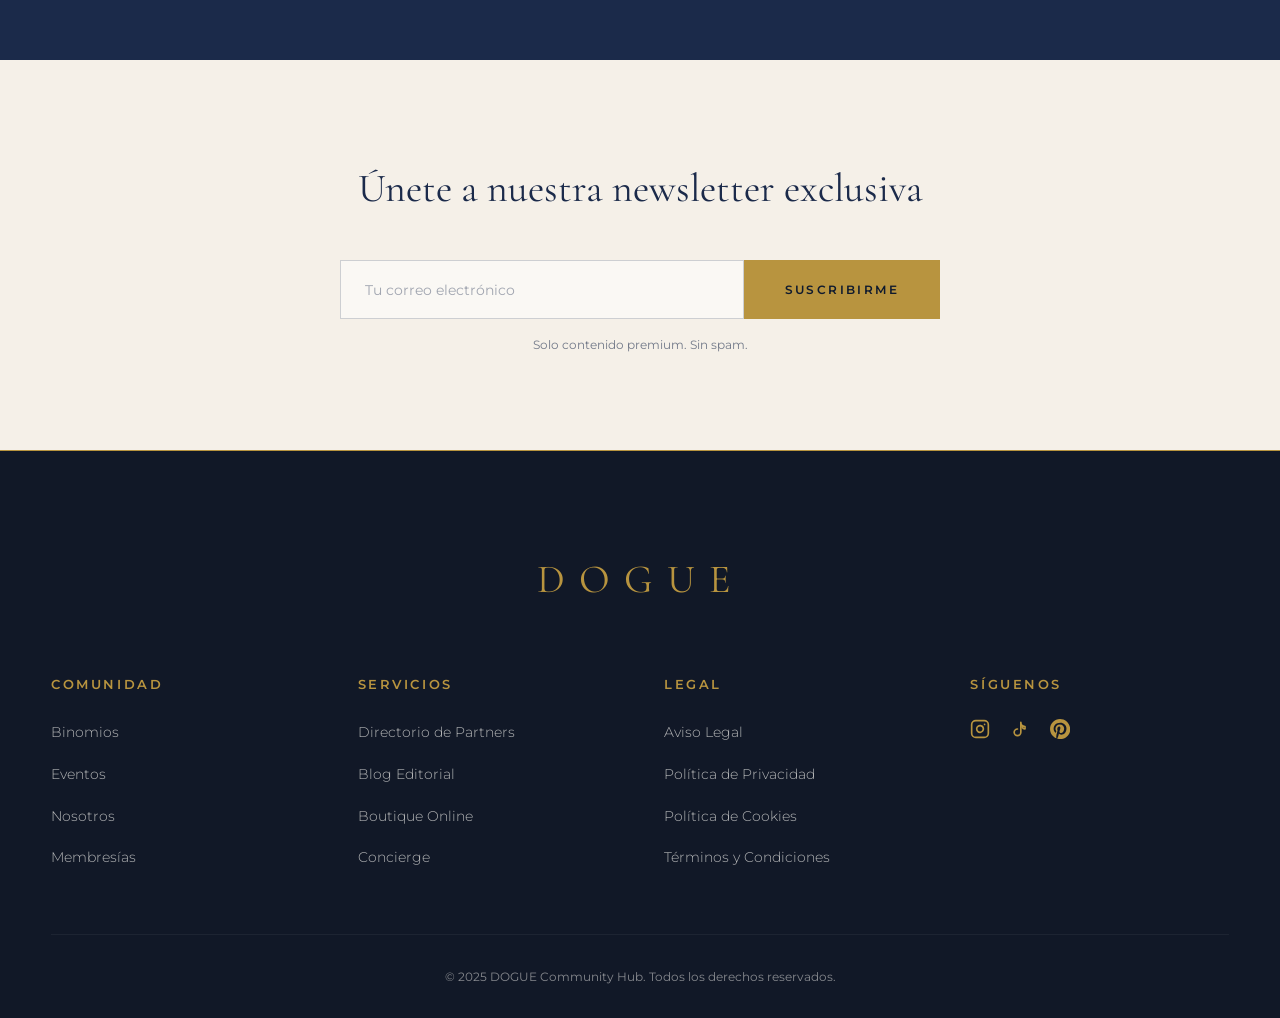
==== commit 4ed20ea6: "Update brand name DOGUE" ====
--- a/index.html
+++ b/index.html
@@ -3,14 +3,14 @@
 <head>
   <meta charset="UTF-8">
   <meta name="viewport" content="width=device-width, initial-scale=1.0">
-  <meta name="description" content="DOGUÉ Community Hub — La comunidad premium para dueños y mascotas que comparten pasión por la elegancia. Únete al movimiento luxury pet lifestyle.">
+  <meta name="description" content="DOGUE Community Hub — La comunidad premium para dueños y mascotas que comparten pasión por la elegancia. Únete al movimiento luxury pet lifestyle.">
   <meta name="keywords" content="comunidad perros, mascotas premium, lifestyle canino, dog couture, elegancia canina">
-  <meta name="author" content="DOGUÉ Community Hub">
-  <meta property="og:title" content="DOGUÉ Community Hub — Donde el Estilo es un Estilo de Vida">
+  <meta name="author" content="DOGUE Community Hub">
+  <meta property="og:title" content="DOGUE Community Hub — Donde el Estilo es un Estilo de Vida">
   <meta property="og:description" content="La comunidad premium para dueños y mascotas que comparten pasión por la elegancia.">
   <meta property="og:type" content="website">
   <meta name="theme-color" content="#1B2A4A">
-  <title>DOGUÉ Community Hub — Donde el Estilo es un Estilo de Vida</title>
+  <title>DOGUE Community Hub — Donde el Estilo es un Estilo de Vida</title>
   <link rel="stylesheet" href="styles.css">
   <link rel="preconnect" href="https://fonts.googleapis.com">
   <link rel="preconnect" href="https://fonts.gstatic.com" crossorigin>
@@ -22,8 +22,8 @@
        ============================================================ -->
   <nav class="navbar" id="navbar" role="navigation" aria-label="Navegación principal">
     <!-- Logo -->
-    <a href="/" class="navbar__logo" id="logo" aria-label="DOGUÉ — Ir al inicio">
-      <span class="navbar__logo-text">DOGUÉ</span>
+    <a href="/" class="navbar__logo" id="logo" aria-label="DOGUE — Ir al inicio">
+      <span class="navbar__logo-text">DOGUE</span>
     </a>
 
     <!-- Desktop Menu -->
@@ -91,7 +91,7 @@
       <p class="hero__subtitle">Donde el estilo es un estilo de vida</p>
 
       <h1 class="hero__headline">
-        <span class="hero__headline-word--accent">Dogué</span>
+        <span class="hero__headline-word--accent">Dogue</span>
         <span>Community Hub</span>
       </h1>
 
@@ -187,7 +187,7 @@
        ============================================================ -->
   <section class="lifestyle-split" id="nosotros" aria-label="Nuestra Filosofía">
     <div class="lifestyle-split__image-wrapper fade-in-element" style="--anim-delay: 0s;">
-      <img src="https://images.unsplash.com/photo-1544568100-847a948585b9?auto=format&fit=crop&q=80&w=1000&h=1200" alt="Perro elegante de la comunidad Dogué" class="lifestyle-split__image" loading="lazy">
+      <img src="https://images.unsplash.com/photo-1544568100-847a948585b9?auto=format&fit=crop&q=80&w=1000&h=1200" alt="Perro elegante de la comunidad Dogue" class="lifestyle-split__image" loading="lazy">
     </div>
     <div class="lifestyle-split__content fade-in-element" style="--anim-delay: 0.2s;">
       <div class="lifestyle-split__icon-paw" aria-hidden="true">
@@ -260,7 +260,7 @@
   <section class="membresias" id="tienda" aria-label="Planes de Membresía">
     <div class="membresias__container">
       <div class="membresias__header fade-in-element">
-        <h2 class="membresias__title">Elige tu Experiencia DOGUÉ</h2>
+        <h2 class="membresias__title">Elige tu Experiencia DOGUE</h2>
       </div>
 
       <div class="membresias__grid">
@@ -310,7 +310,7 @@
             <span class="membresia-card__period">/mes</span>
           </div>
           <ul class="membresia-card__features">
-            <li>Acceso a club privado Dogué</li>
+            <li>Acceso a club privado Dogue</li>
             <li>Cápsulas limitadas de diseño</li>
             <li>Personal Shopper canino</li>
             <li>Eventos exclusivos VIP</li>
@@ -339,7 +339,7 @@
             <span class="evento-card__mes">MAY</span>
           </div>
           <div class="evento-card__info">
-            <h3 class="evento-card__nombre">Dogué Fashion Walk</h3>
+            <h3 class="evento-card__nombre">Dogue Fashion Walk</h3>
             <span class="evento-card__lugar">
               <svg viewBox="0 0 24 24" width="14" height="14" stroke="currentColor" stroke-width="2" fill="none" stroke-linecap="round" stroke-linejoin="round"><path d="M21 10c0 7-9 13-9 13s-9-6-9-13a9 9 0 0 1 18 0z"></path><circle cx="12" cy="10" r="3"></circle></svg>
               Madrid
@@ -413,7 +413,7 @@
   <footer class="footer">
     <div class="footer__container">
       <div class="footer__logo-container">
-        <a href="/" class="footer__logo">DOGUÉ</a>
+        <a href="/" class="footer__logo">DOGUE</a>
       </div>
 
       <div class="footer__grid">
@@ -464,7 +464,7 @@
       </div>
 
       <div class="footer__copyright">
-        &copy; 2025 DOGUÉ Community Hub. Todos los derechos reservados.
+        &copy; 2025 DOGUE Community Hub. Todos los derechos reservados.
       </div>
     </div>
   </footer>
--- a/styles.css
+++ b/styles.css
@@ -1,5 +1,5 @@
 /* ============================================================
-   DOGUÉ COMMUNITY HUB — Design System & Hero Styles
+   DOGUE COMMUNITY HUB — Design System & Hero Styles
    Luxury Editorial Aesthetic
    ============================================================ */
 
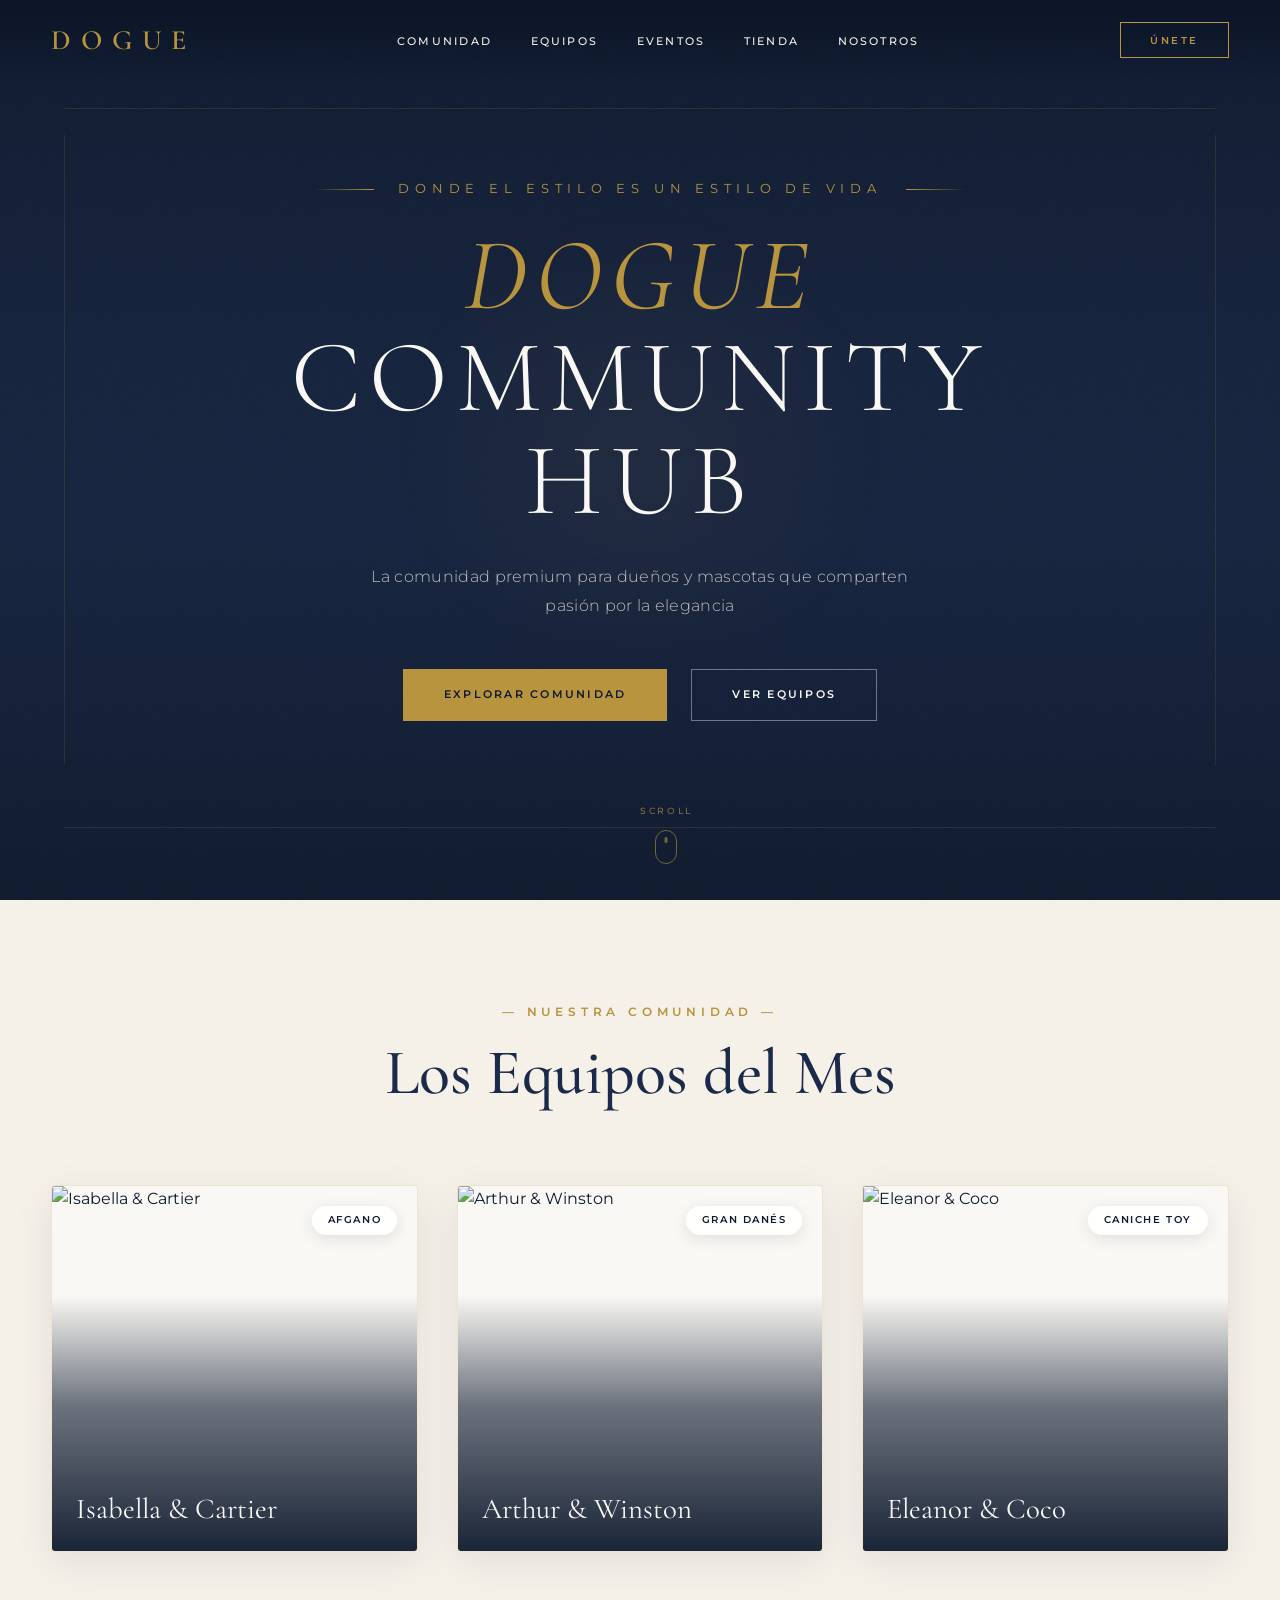
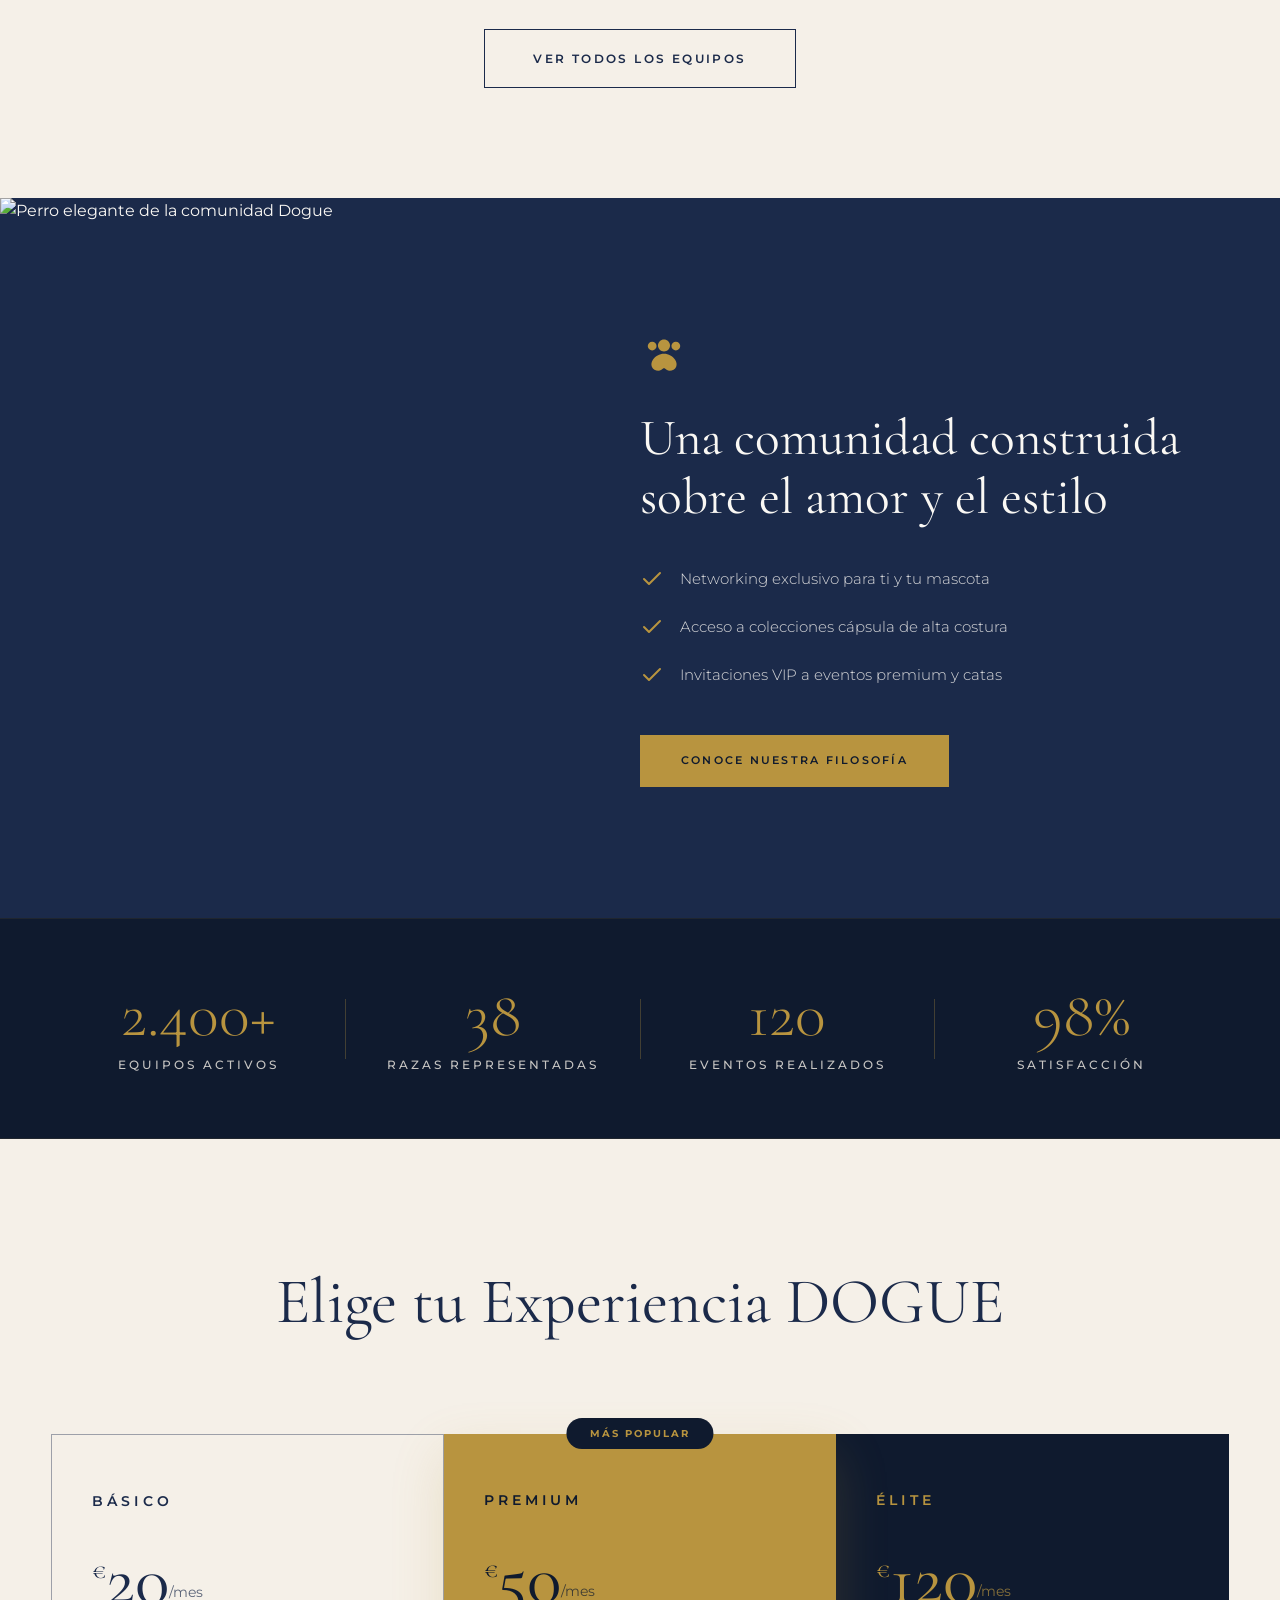
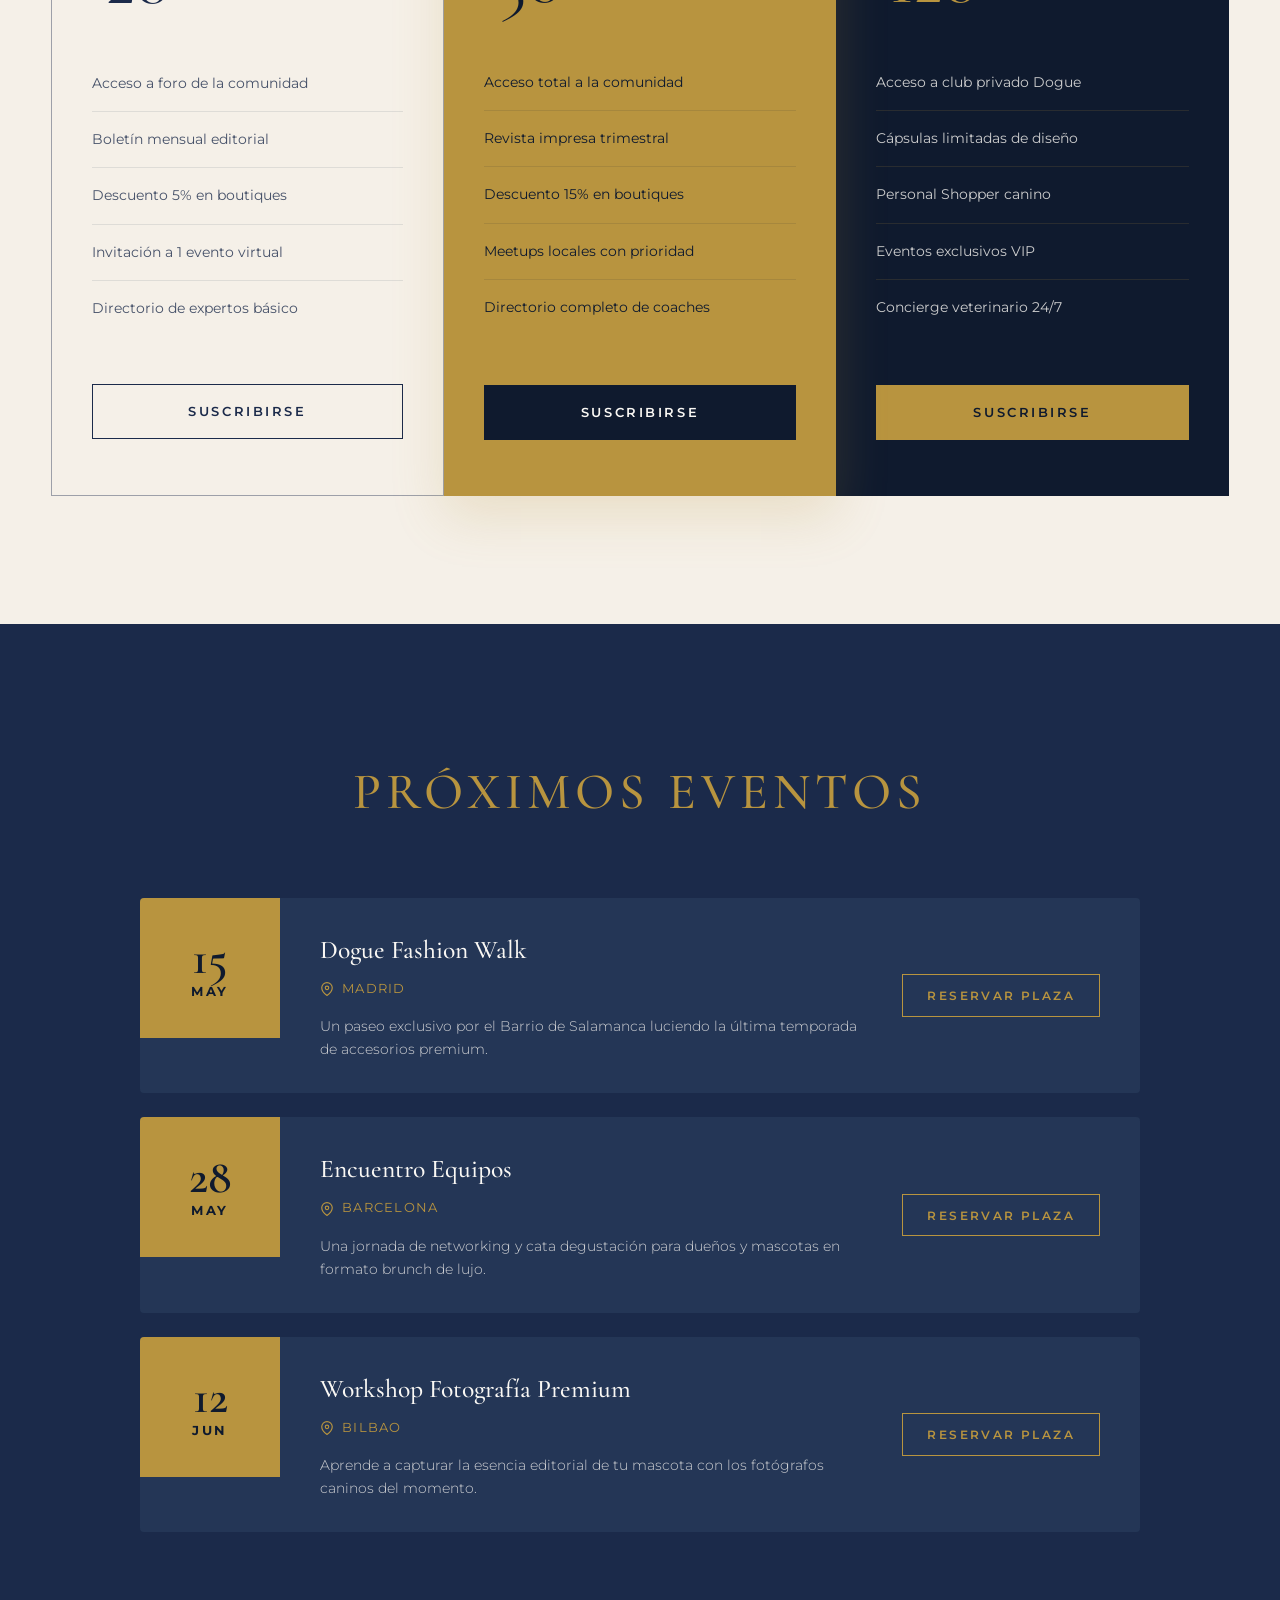
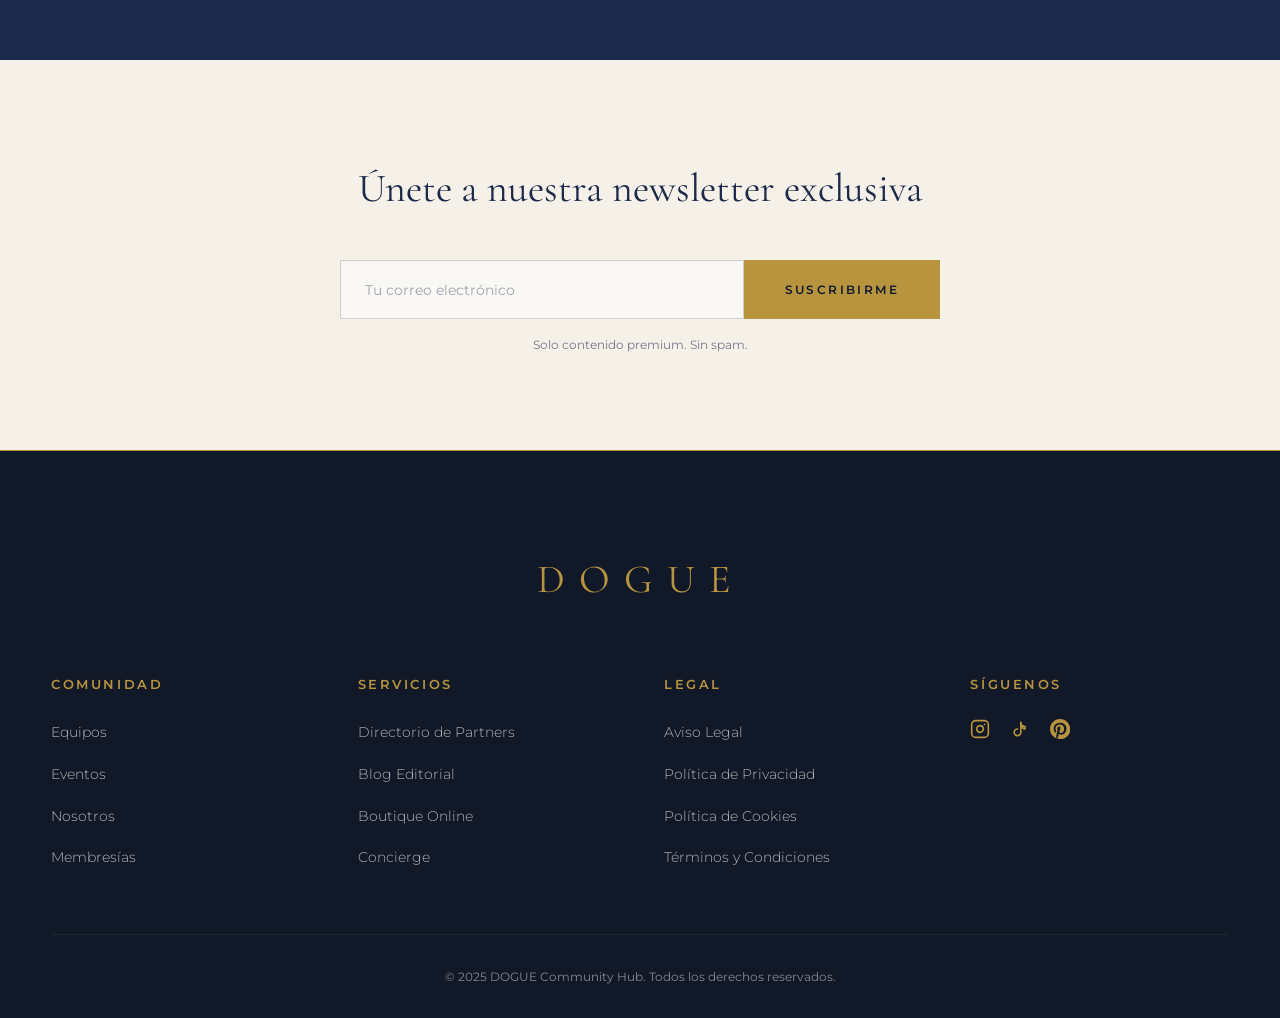
==== commit 392ca0a1: "Renombrar Binomios a Equipos" ====
--- a/index.html
+++ b/index.html
@@ -29,7 +29,7 @@
     <!-- Desktop Menu -->
     <ul class="navbar__menu" id="nav-menu">
       <li><a href="comunidad.html" class="navbar__menu-item" id="nav-comunidad">Comunidad</a></li>
-      <li><a href="binomios.html" class="navbar__menu-item" id="nav-binomios">Binomios</a></li>
+      <li><a href="equipos.html" class="navbar__menu-item" id="nav-equipos">Equipos</a></li>
       <li><a href="eventos.html" class="navbar__menu-item" id="nav-eventos">Eventos</a></li>
       <li><a href="tienda.html" class="navbar__menu-item" id="nav-tienda">Tienda</a></li>
       <li><a href="nosotros.html" class="navbar__menu-item" id="nav-nosotros">Nosotros</a></li>
@@ -51,7 +51,7 @@
   <!-- Mobile Overlay -->
   <div class="navbar__mobile-overlay" id="mobile-nav" aria-hidden="true">
     <a href="comunidad.html" class="navbar__menu-item" data-mobile-link>Comunidad</a>
-    <a href="binomios.html" class="navbar__menu-item" data-mobile-link>Binomios</a>
+    <a href="equipos.html" class="navbar__menu-item" data-mobile-link>Equipos</a>
     <a href="eventos.html" class="navbar__menu-item" data-mobile-link>Eventos</a>
     <a href="tienda.html" class="navbar__menu-item" data-mobile-link>Tienda</a>
     <a href="nosotros.html" class="navbar__menu-item" data-mobile-link>Nosotros</a>
@@ -104,8 +104,8 @@
         <a href="#comunidad" class="btn-hero btn-hero--primary" id="hero-cta-explore">
           Explorar Comunidad
         </a>
-        <a href="#binomios" class="btn-hero btn-hero--secondary" id="hero-cta-binomios">
-          Ver Binomios
+        <a href="#equipos" class="btn-hero btn-hero--secondary" id="hero-cta-equipos">
+          Ver Equipos
         </a>
       </div>
     </div>
@@ -120,64 +120,64 @@
   </section>
 
   <!-- ============================================================
-       BINOMIOS DESTACADOS
-       ============================================================ -->
-  <section class="binomios-destacados" id="binomios" aria-label="Binomios Destacados">
-    <div class="binomios-destacados__container">
-      <div class="binomios-destacados__header">
-        <span class="binomios-destacados__subtitle fade-in-element">— NUESTRA COMUNIDAD —</span>
-        <h2 class="binomios-destacados__title fade-in-element">Los Binomios del Mes</h2>
-      </div>
-
-      <div class="binomios-grid">
+       Equipos DESTACADOS
+       ============================================================ -->
+  <section class="equipos-destacados" id="equipos" aria-label="Equipos Destacados">
+    <div class="equipos-destacados__container">
+      <div class="equipos-destacados__header">
+        <span class="equipos-destacados__subtitle fade-in-element">— NUESTRA COMUNIDAD —</span>
+        <h2 class="equipos-destacados__title fade-in-element">Los Equipos del Mes</h2>
+      </div>
+
+      <div class="equipos-grid">
         <!-- Card 1 -->
-        <div class="binomios-card fade-in-element" style="--anim-delay: 0.1s;">
-          <div class="binomios-card__image-wrapper">
-            <img src="https://images.unsplash.com/photo-1583337130417-3346a1be7dee?auto=format&fit=crop&q=80&w=600&h=600" alt="Isabella & Cartier" class="binomios-card__image" loading="lazy">
-            <div class="binomios-card__breed-chip">Afgano</div>
-          </div>
-          <div class="binomios-card__content">
-            <h3 class="binomios-card__name">Isabella & Cartier</h3>
-            <div class="binomios-card__hover-content">
-              <p class="binomios-card__description">Un vínculo forjado en la elegancia. Cartier y su dueña comparten su pasión por las pasarelas caninas de alta costura.</p>
+        <div class="equipos-card fade-in-element" style="--anim-delay: 0.1s;">
+          <div class="equipos-card__image-wrapper">
+            <img src="https://images.unsplash.com/photo-1583337130417-3346a1be7dee?auto=format&fit=crop&q=80&w=600&h=600" alt="Isabella & Cartier" class="equipos-card__image" loading="lazy">
+            <div class="equipos-card__breed-chip">Afgano</div>
+          </div>
+          <div class="equipos-card__content">
+            <h3 class="equipos-card__name">Isabella & Cartier</h3>
+            <div class="equipos-card__hover-content">
+              <p class="equipos-card__description">Un vínculo forjado en la elegancia. Cartier y su dueña comparten su pasión por las pasarelas caninas de alta costura.</p>
               <button class="btn-ver-perfil">Ver Perfil</button>
             </div>
           </div>
         </div>
 
         <!-- Card 2 -->
-        <div class="binomios-card fade-in-element" style="--anim-delay: 0.25s;">
-          <div class="binomios-card__image-wrapper">
-            <img src="https://images.unsplash.com/photo-1597595565147-160dd8690bba?auto=format&fit=crop&q=80&w=600&h=600" alt="Arthur & Winston" class="binomios-card__image" loading="lazy">
-            <div class="binomios-card__breed-chip">Gran Danés</div>
-          </div>
-          <div class="binomios-card__content">
-            <h3 class="binomios-card__name">Arthur & Winston</h3>
-            <div class="binomios-card__hover-content">
-              <p class="binomios-card__description">Tradición y porte distinguido. Winston es el compañero perfecto en cada viaje por la campiña inglesa.</p>
+        <div class="equipos-card fade-in-element" style="--anim-delay: 0.25s;">
+          <div class="equipos-card__image-wrapper">
+            <img src="https://images.unsplash.com/photo-1597595565147-160dd8690bba?auto=format&fit=crop&q=80&w=600&h=600" alt="Arthur & Winston" class="equipos-card__image" loading="lazy">
+            <div class="equipos-card__breed-chip">Gran Danés</div>
+          </div>
+          <div class="equipos-card__content">
+            <h3 class="equipos-card__name">Arthur & Winston</h3>
+            <div class="equipos-card__hover-content">
+              <p class="equipos-card__description">Tradición y porte distinguido. Winston es el compañero perfecto en cada viaje por la campiña inglesa.</p>
               <button class="btn-ver-perfil">Ver Perfil</button>
             </div>
           </div>
         </div>
 
         <!-- Card 3 -->
-        <div class="binomios-card fade-in-element" style="--anim-delay: 0.4s;">
-          <div class="binomios-card__image-wrapper">
-            <img src="https://images.unsplash.com/photo-1522276498395-f4f68f7f8454?auto=format&fit=crop&q=80&w=600&h=600" alt="Eleanor & Coco" class="binomios-card__image" loading="lazy">
-            <div class="binomios-card__breed-chip">Caniche Toy</div>
-          </div>
-          <div class="binomios-card__content">
-            <h3 class="binomios-card__name">Eleanor & Coco</h3>
-            <div class="binomios-card__hover-content">
-              <p class="binomios-card__description">La viva imagen del chic parisino. Coco redefine el concepto de lifestyle de lujo en formato petite.</p>
+        <div class="equipos-card fade-in-element" style="--anim-delay: 0.4s;">
+          <div class="equipos-card__image-wrapper">
+            <img src="https://images.unsplash.com/photo-1522276498395-f4f68f7f8454?auto=format&fit=crop&q=80&w=600&h=600" alt="Eleanor & Coco" class="equipos-card__image" loading="lazy">
+            <div class="equipos-card__breed-chip">Caniche Toy</div>
+          </div>
+          <div class="equipos-card__content">
+            <h3 class="equipos-card__name">Eleanor & Coco</h3>
+            <div class="equipos-card__hover-content">
+              <p class="equipos-card__description">La viva imagen del chic parisino. Coco redefine el concepto de lifestyle de lujo en formato petite.</p>
               <button class="btn-ver-perfil">Ver Perfil</button>
             </div>
           </div>
         </div>
       </div>
 
-      <div class="binomios-destacados__footer fade-in-element" style="--anim-delay: 0.6s;">
-        <a href="#binomios-all" class="btn-outline-navy">VER TODOS LOS BINOMIOS</a>
+      <div class="equipos-destacados__footer fade-in-element" style="--anim-delay: 0.6s;">
+        <a href="#equipos-all" class="btn-outline-navy">VER TODOS LOS Equipos</a>
       </div>
     </div>
   </section>
@@ -234,7 +234,7 @@
     <div class="stats-bar__container">
       <div class="stats-bar__item fade-in-element" style="--anim-delay: 0.1s;">
         <span class="stats-bar__number">2.400+</span>
-        <span class="stats-bar__label">Binomios activos</span>
+        <span class="stats-bar__label">Equipos activos</span>
       </div>
       <div class="stats-bar__divider"></div>
       <div class="stats-bar__item fade-in-element" style="--anim-delay: 0.2s;">
@@ -358,7 +358,7 @@
             <span class="evento-card__mes">MAY</span>
           </div>
           <div class="evento-card__info">
-            <h3 class="evento-card__nombre">Encuentro Binomios</h3>
+            <h3 class="evento-card__nombre">Encuentro Equipos</h3>
             <span class="evento-card__lugar">
               <svg viewBox="0 0 24 24" width="14" height="14" stroke="currentColor" stroke-width="2" fill="none" stroke-linecap="round" stroke-linejoin="round"><path d="M21 10c0 7-9 13-9 13s-9-6-9-13a9 9 0 0 1 18 0z"></path><circle cx="12" cy="10" r="3"></circle></svg>
               Barcelona
@@ -420,7 +420,7 @@
         <div class="footer__col">
           <h4 class="footer__col-title">COMUNIDAD</h4>
           <ul class="footer__links">
-            <li><a href="#binomios">Binomios</a></li>
+            <li><a href="#equipos">Equipos</a></li>
             <li><a href="#eventos">Eventos</a></li>
             <li><a href="#nosotros">Nosotros</a></li>
             <li><a href="#tienda">Membresías</a></li>
--- a/styles.css
+++ b/styles.css
@@ -645,26 +645,26 @@
 }
 
 /* ============================================================
-   BINOMIOS DESTACADOS (Featured Pairs)
+   equipos DESTACADOS (Featured Pairs)
    ============================================================ */
-.binomios-destacados {
+.equipos-destacados {
   background-color: var(--cream);
   padding: clamp(4rem, 8vw, 8rem) clamp(1.5rem, 4vw, 4rem);
   color: var(--navy-deep);
   position: relative;
 }
 
-.binomios-destacados__container {
+.equipos-destacados__container {
   max-width: 1200px;
   margin: 0 auto;
 }
 
-.binomios-destacados__header {
+.equipos-destacados__header {
   text-align: center;
   margin-bottom: clamp(3rem, 6vw, 5rem);
 }
 
-.binomios-destacados__subtitle {
+.equipos-destacados__subtitle {
   display: block;
   font-family: var(--font-body);
   font-size: 0.75rem;
@@ -675,7 +675,7 @@
   text-transform: uppercase;
 }
 
-.binomios-destacados__title {
+.equipos-destacados__title {
   font-family: var(--font-display);
   font-size: clamp(2.5rem, 5vw, 4rem);
   font-weight: 500;
@@ -684,7 +684,7 @@
   margin: 0;
 }
 
-.binomios-grid {
+.equipos-grid {
   display: grid;
   grid-template-columns: repeat(auto-fit, minmax(320px, 1fr));
   gap: clamp(1.5rem, 3vw, 2.5rem);
@@ -692,7 +692,7 @@
 }
 
 /* Card Styles */
-.binomios-card {
+.equipos-card {
   background: var(--white);
   border: 1px solid rgba(184, 148, 63, 0.2);
   border-radius: 4px;
@@ -706,33 +706,33 @@
   flex-direction: column;
 }
 
-.binomios-card:hover {
+.equipos-card:hover {
   transform: translateY(-5px) scale(1.02);
   box-shadow: 0 20px 50px rgba(27, 42, 74, 0.15);
   border-color: rgba(184, 148, 63, 0.5);
 }
 
 /* Image Wrapper (Square) */
-.binomios-card__image-wrapper {
+.equipos-card__image-wrapper {
   position: relative;
   width: 100%;
   aspect-ratio: 1 / 1;
   overflow: hidden;
 }
 
-.binomios-card__image {
+.equipos-card__image {
   width: 100%;
   height: 100%;
   object-fit: cover;
   transition: transform var(--transition-slow) var(--ease-luxury);
 }
 
-.binomios-card:hover .binomios-card__image {
+.equipos-card:hover .equipos-card__image {
   transform: scale(1.05);
 }
 
 /* Overlay gradient for name legibility */
-.binomios-card__image-wrapper::after {
+.equipos-card__image-wrapper::after {
   content: '';
   position: absolute;
   inset: 0;
@@ -746,7 +746,7 @@
 }
 
 /* Breed Chip */
-.binomios-card__breed-chip {
+.equipos-card__breed-chip {
   position: absolute;
   top: 1.25rem;
   right: 1.25rem;
@@ -766,7 +766,7 @@
 }
 
 /* Card Content Area */
-.binomios-card__content {
+.equipos-card__content {
   position: absolute;
   bottom: 0;
   left: 0;
@@ -779,7 +779,7 @@
   height: 100%;
 }
 
-.binomios-card__name {
+.equipos-card__name {
   font-family: var(--font-display);
   font-size: 1.8rem;
   font-weight: 400;
@@ -791,7 +791,7 @@
 }
 
 /* Hidden Content on Hover */
-.binomios-card__hover-content {
+.equipos-card__hover-content {
   opacity: 0;
   transform: translateY(20px);
   max-height: 0;
@@ -803,18 +803,18 @@
   margin-top: 1rem;
 }
 
-.binomios-card:hover .binomios-card__name {
+.equipos-card:hover .equipos-card__name {
   transform: translateY(0);
 }
 
-.binomios-card:hover .binomios-card__hover-content {
+.equipos-card:hover .equipos-card__hover-content {
   opacity: 1;
   transform: translateY(0);
   max-height: 200px;
   pointer-events: auto;
 }
 
-.binomios-card__description {
+.equipos-card__description {
   font-family: var(--font-body);
   font-size: 0.85rem;
   line-height: 1.6;
@@ -841,7 +841,7 @@
 }
 
 /* Footer Button */
-.binomios-destacados__footer {
+.equipos-destacados__footer {
   text-align: center;
 }
 
